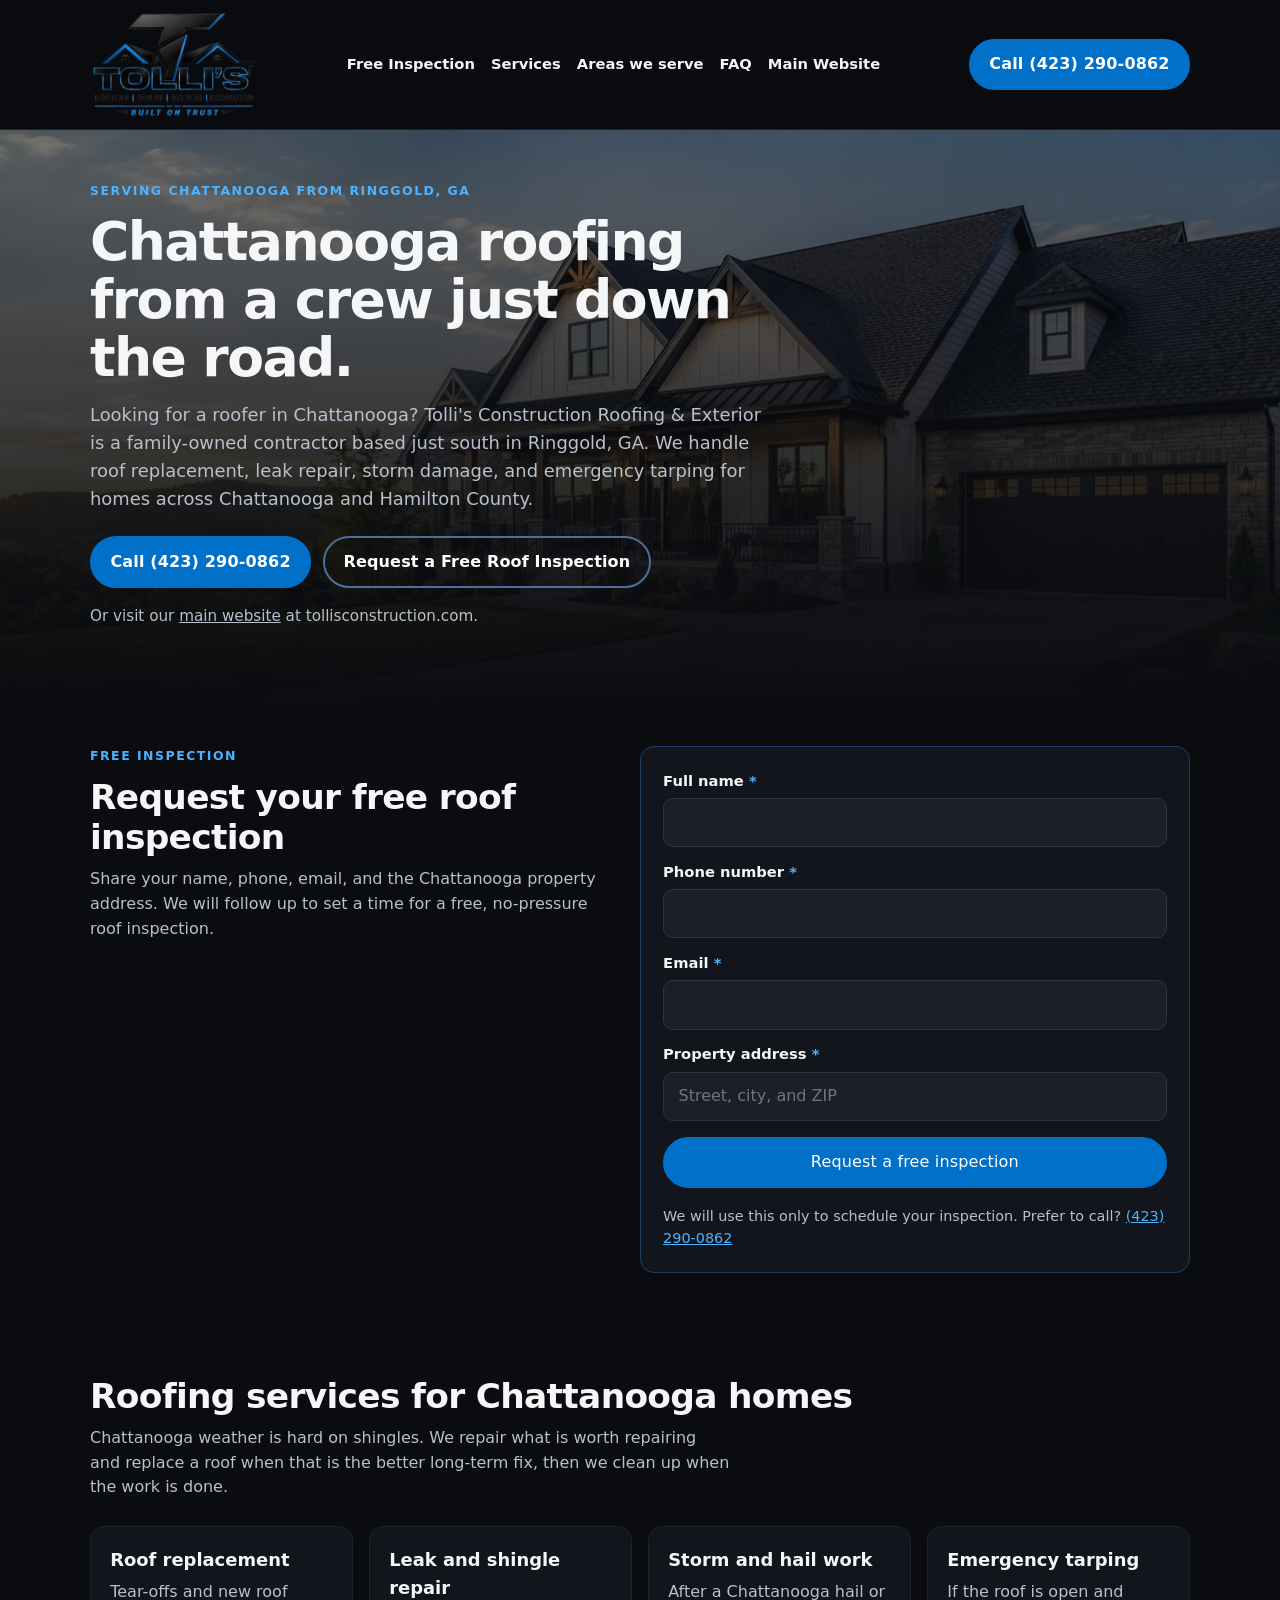
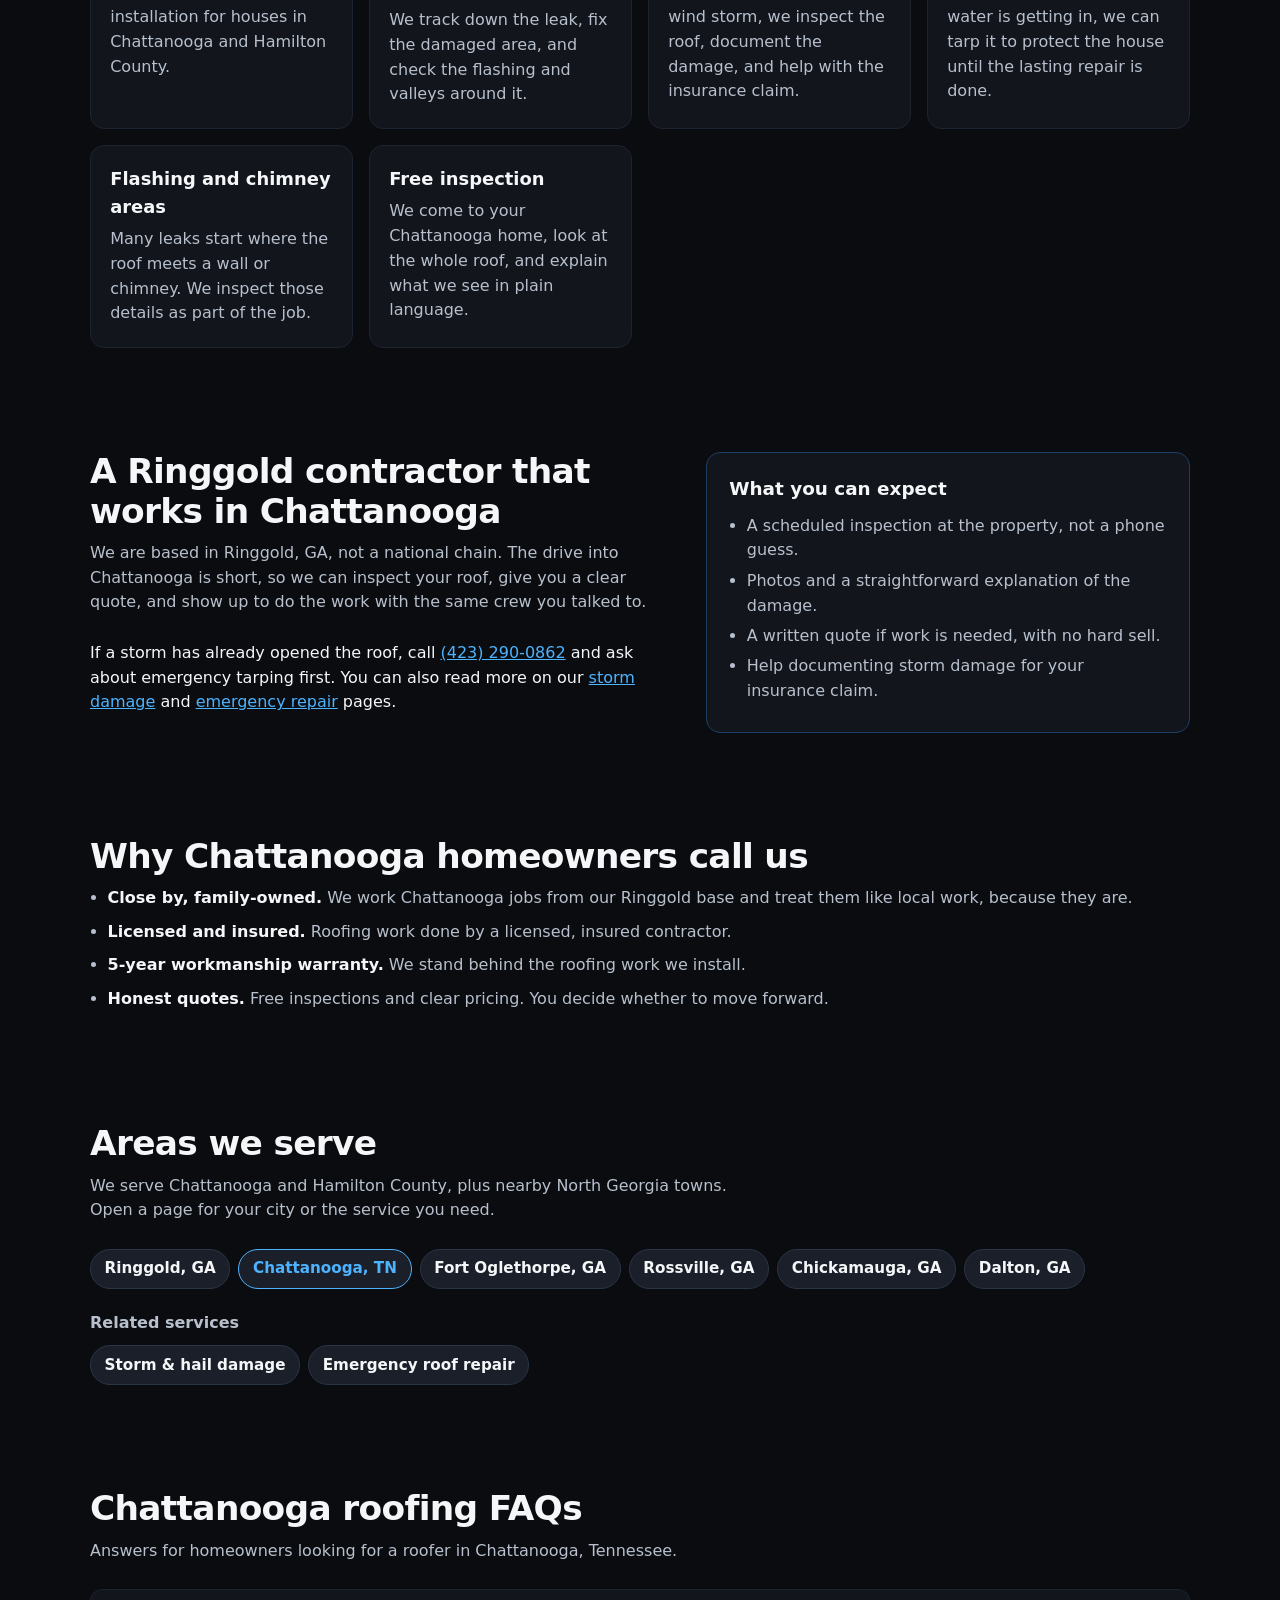
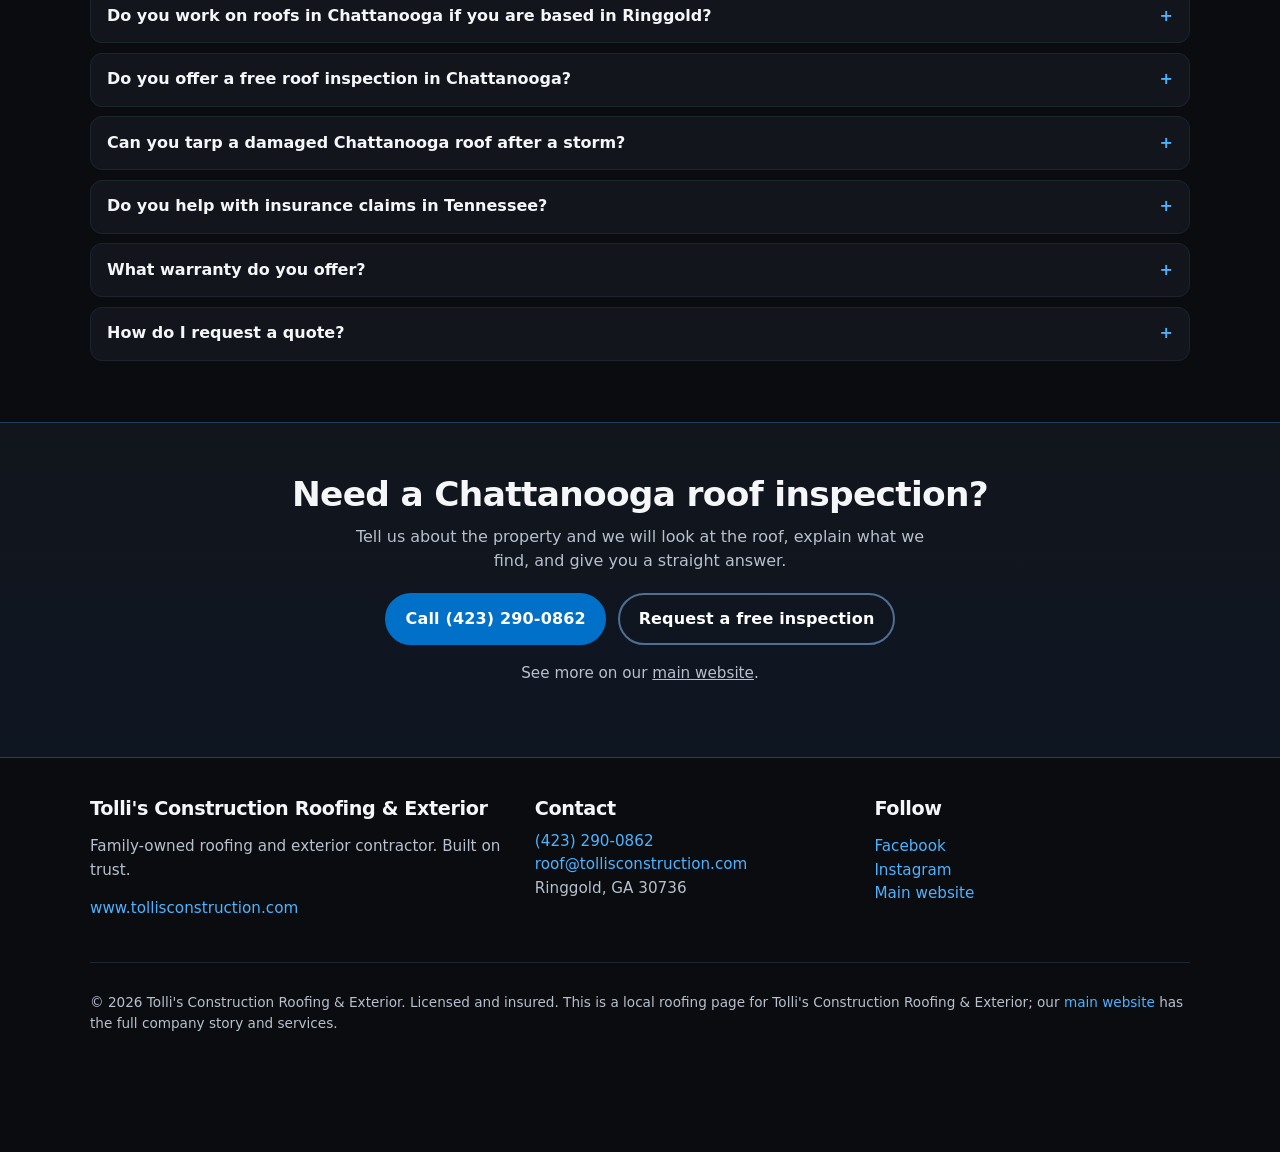
==== chattanooga-roofing/index.html @ 81870918 "Add inspection form, local roofing pages, and Tolli's branding. Wire a FormSubmit lead form and than" ====
<!DOCTYPE html>
<html lang="en">
<head>
  <meta charset="utf-8">
  <meta name="viewport" content="width=device-width, initial-scale=1">
  <title>Chattanooga TN Roofing | Roof Repair &amp; Replacement | Tolli's Construction Roofing &amp; Exterior</title>
  <meta name="description" content="Roof replacement, leak repair, storm and hail damage, and emergency tarping for Chattanooga, TN homes. Free roof inspection from Tolli's Construction. Call (423) 290-0862.">
  <link rel="canonical" href="https://tollisexcavation-lang.github.io/ringgold-roofing/chattanooga-roofing/">
  <meta name="robots" content="index,follow">
  <meta name="geo.region" content="US-TN">
  <meta name="geo.placename" content="Chattanooga, Tennessee">
  <meta property="og:type" content="website">
  <meta property="og:site_name" content="Tolli's Construction Roofing &amp; Exterior">
  <meta property="og:title" content="Chattanooga TN Roofing | Roof Repair &amp; Replacement | Tolli's Construction Roofing &amp; Exterior">
  <meta property="og:description" content="Chattanooga roofer for replacements, leak repair, storm damage, and emergency tarping. Free inspection. Call (423) 290-0862.">
  <meta property="og:url" content="https://tollisexcavation-lang.github.io/ringgold-roofing/chattanooga-roofing/">
  <meta property="og:image" content="https://tollisexcavation-lang.github.io/ringgold-roofing/og.jpg">
  <meta property="og:image:width" content="1200">
  <meta property="og:image:height" content="630">
  <meta property="og:locale" content="en_US">
  <meta name="twitter:card" content="summary_large_image">
  <meta name="twitter:title" content="Chattanooga TN Roofing | Tolli's Construction Roofing &amp; Exterior">
  <meta name="twitter:description" content="Chattanooga roofer for replacements, leak repair, storm damage, and emergency tarping. Free inspection. Call (423) 290-0862.">
  <meta name="twitter:image" content="https://tollisexcavation-lang.github.io/ringgold-roofing/og.jpg">
  <meta name="theme-color" content="#0a0c10">
  <link rel="icon" href="../favicon.ico" sizes="any">
  <link rel="icon" type="image/png" sizes="32x32" href="../favicon-32.png">
  <link rel="apple-touch-icon" href="../apple-touch-icon.png">
  <link rel="preload" as="image" href="../logo.webp" type="image/webp">
  <link rel="stylesheet" href="../styles.css">
  <script type="application/ld+json">
{
  "@context": "https://schema.org",
  "@graph": [
    {
      "@type": "RoofingContractor",
      "@id": "https://www.tollisconstruction.com/#business",
      "name": "Tolli's Construction Roofing & Exterior",
      "alternateName": [
        "Tollis Construction",
        "Tollis Construction Roofing & Exterior"
      ],
      "url": "https://www.tollisconstruction.com",
      "image": "https://tollisexcavation-lang.github.io/ringgold-roofing/logo.png",
      "logo": "https://tollisexcavation-lang.github.io/ringgold-roofing/logo.png",
      "telephone": "+1-423-290-0862",
      "email": "roof@tollisconstruction.com",
      "address": {
        "@type": "PostalAddress",
        "addressLocality": "Ringgold",
        "addressRegion": "GA",
        "postalCode": "30736",
        "addressCountry": "US"
      },
      "areaServed": [
        {
          "@type": "City",
          "name": "Ringgold",
          "addressRegion": "GA"
        },
        {
          "@type": "City",
          "name": "Fort Oglethorpe",
          "addressRegion": "GA"
        },
        {
          "@type": "City",
          "name": "Rossville",
          "addressRegion": "GA"
        },
        {
          "@type": "City",
          "name": "Chickamauga",
          "addressRegion": "GA"
        },
        {
          "@type": "City",
          "name": "Dalton",
          "addressRegion": "GA"
        },
        {
          "@type": "City",
          "name": "Chattanooga",
          "addressRegion": "TN"
        }
      ],
      "description": "Family-owned roofing contractor based in Ringgold, GA, serving Chattanooga and Hamilton County with roof replacement, leak repair, storm and hail damage help, and emergency tarping.",
      "sameAs": [
        "https://www.tollisconstruction.com",
        "https://www.facebook.com/people/Tollis-Construction-Roofing-Exterior/61579625409504/",
        "https://www.instagram.com/tollisconstruction/",
        "https://www.thumbtack.com/ga/ringgold/roofing/tollis-construction/service/579977442188017668"
      ],
      "hasOfferCatalog": {
        "@type": "OfferCatalog",
        "name": "Roofing services",
        "itemListElement": [
          {
            "@type": "Offer",
            "itemOffered": {
              "@type": "Service",
              "name": "Roof replacement"
            }
          },
          {
            "@type": "Offer",
            "itemOffered": {
              "@type": "Service",
              "name": "Roof repair"
            }
          },
          {
            "@type": "Offer",
            "itemOffered": {
              "@type": "Service",
              "name": "Roof leak repair"
            }
          },
          {
            "@type": "Offer",
            "itemOffered": {
              "@type": "Service",
              "name": "Storm and hail damage repair"
            }
          },
          {
            "@type": "Offer",
            "itemOffered": {
              "@type": "Service",
              "name": "Emergency roof tarping"
            }
          },
          {
            "@type": "Offer",
            "itemOffered": {
              "@type": "Service",
              "name": "Free roof inspection"
            }
          }
        ]
      }
    },
    {
      "@type": "WebPage",
      "@id": "https://tollisexcavation-lang.github.io/ringgold-roofing/chattanooga-roofing/#webpage",
      "url": "https://tollisexcavation-lang.github.io/ringgold-roofing/chattanooga-roofing/",
      "name": "Chattanooga TN Roofing | Roof Repair & Replacement | Tolli's Construction Roofing & Exterior",
      "description": "Roof replacement, leak repair, storm and hail damage, and emergency tarping for Chattanooga, TN homes. Free roof inspection from Tolli's Construction. Call (423) 290-0862.",
      "isPartOf": {
        "@id": "https://www.tollisconstruction.com"
      },
      "about": {
        "@id": "https://www.tollisconstruction.com/#business"
      },
      "primaryImageOfPage": {
        "@type": "ImageObject",
        "url": "https://tollisexcavation-lang.github.io/ringgold-roofing/og.jpg"
      }
    },
    {
      "@type": "FAQPage",
      "@id": "https://tollisexcavation-lang.github.io/ringgold-roofing/chattanooga-roofing/#faq",
      "mainEntity": [
        {
          "@type": "Question",
          "name": "Do you work on roofs in Chattanooga if you are based in Ringgold?",
          "acceptedAnswer": {
            "@type": "Answer",
            "text": "Yes. Tolli's Construction is based in Ringgold, GA, and we regularly serve Chattanooga and Hamilton County. The drive is short, and we come to your house for the inspection and the work."
          }
        },
        {
          "@type": "Question",
          "name": "Do you offer a free roof inspection in Chattanooga?",
          "acceptedAnswer": {
            "@type": "Answer",
            "text": "Yes. Fill out the form on this page or call (423) 290-0862 to schedule a free, no-pressure inspection."
          }
        },
        {
          "@type": "Question",
          "name": "Can you tarp a damaged Chattanooga roof after a storm?",
          "acceptedAnswer": {
            "@type": "Answer",
            "text": "Yes. If wind, hail, or a fallen limb has opened the roof, we provide emergency tarping to help stop the water, then we can plan the lasting repair or replacement."
          }
        },
        {
          "@type": "Question",
          "name": "Do you help with insurance claims in Tennessee?",
          "acceptedAnswer": {
            "@type": "Answer",
            "text": "Yes. We inspect and document storm or hail damage and help you work through the insurance claim for repairs or a replacement. We cannot promise a claim will be approved."
          }
        },
        {
          "@type": "Question",
          "name": "What warranty do you offer?",
          "acceptedAnswer": {
            "@type": "Answer",
            "text": "Tolli's Construction offers a 5-year workmanship warranty on our roofing work."
          }
        },
        {
          "@type": "Question",
          "name": "How do I request a quote?",
          "acceptedAnswer": {
            "@type": "Answer",
            "text": "Use the form above, call (423) 290-0862, or visit our main website."
          }
        }
      ]
    }
  ]
}
  </script>
</head>
<body>
  <a class="skip" href="#main">Skip to content</a>
  <header class="site">
    <div class="wrap nav">
      <a class="brand" href="../" aria-label="Tolli's Construction Roofing &amp; Exterior">
        <picture>
          <source srcset="../logo.webp" type="image/webp">
          <img src="../logo.png" width="800" height="515" alt="Tolli's Construction Roofing, Siding, Gutters, Excavation — Built on Trust">
        </picture>
      </a>
      <nav class="links" aria-label="Page">
        <a href="#inspect">Free Inspection</a>
        <a href="#services">Services</a>
        <a href="#area">Areas we serve</a>
        <a href="#faq">FAQ</a>
        <a href="https://www.tollisconstruction.com">Main Website</a>
      </nav>
      <a class="btn btn-call" href="tel:+14232900862">Call (423) 290-0862</a>
    </div>
  </header>

  <main id="main">
    <section class="hero">
      <div class="wrap">
        <p class="kicker">Serving Chattanooga from Ringgold, GA</p>
        <h1>Chattanooga roofing from a crew just down the road.</h1>
        <p class="lede">Looking for a roofer in Chattanooga? Tolli's Construction Roofing &amp; Exterior is a family-owned contractor based just south in Ringgold, GA. We handle roof replacement, leak repair, storm damage, and emergency tarping for homes across Chattanooga and Hamilton County.</p>
        <div class="cta-row">
          <a class="btn btn-call" href="tel:+14232900862">Call (423) 290-0862</a>
          <a class="btn btn-ghost" href="#inspect">Request a Free Roof Inspection</a>
        </div>
        <p class="fine">Or visit our <a href="https://www.tollisconstruction.com">main website</a> at tollisconstruction.com.</p>
      </div>
    </section>

    <section class="inspect" id="inspect">
      <div class="wrap inspect-layout">
        <div>
          <p class="kicker">Free inspection</p>
          <h2>Request your free roof inspection</h2>
          <p class="sub">Share your name, phone, email, and the Chattanooga property address. We will follow up to set a time for a free, no-pressure roof inspection.</p>
        </div>
        <form class="lead-form panel" action="https://formsubmit.co/roof@tollisconstruction.com" method="POST">
          <input type="hidden" name="_subject" value="New Chattanooga roof inspection request">
          <input type="hidden" name="_template" value="table">
          <input type="hidden" name="_captcha" value="false">
          <input type="hidden" name="_next" value="https://tollisexcavation-lang.github.io/ringgold-roofing/thanks.html">
          <input type="hidden" name="Landing page" value="Chattanooga roofing">
          <input type="text" name="_honey" class="hp" tabindex="-1" autocomplete="off">
          <div class="field">
            <label for="full-name">Full name <span class="req">*</span></label>
            <input id="full-name" type="text" name="name" autocomplete="name" required>
          </div>
          <div class="field">
            <label for="phone">Phone number <span class="req">*</span></label>
            <input id="phone" type="tel" name="phone" autocomplete="tel" inputmode="tel" required>
          </div>
          <div class="field">
            <label for="email">Email <span class="req">*</span></label>
            <input id="email" type="email" name="email" autocomplete="email" required>
          </div>
          <div class="field">
            <label for="address">Property address <span class="req">*</span></label>
            <input id="address" type="text" name="address" autocomplete="street-address" required placeholder="Street, city, and ZIP">
          </div>
          <button class="btn btn-call" type="submit">Request a free inspection</button>
          <p class="form-note">We will use this only to schedule your inspection. Prefer to call? <a href="tel:+14232900862">(423) 290-0862</a></p>
        </form>
      </div>
    </section>

    <section id="services">
      <div class="wrap">
        <h2>Roofing services for Chattanooga homes</h2>
        <p class="sub">Chattanooga weather is hard on shingles. We repair what is worth repairing and replace a roof when that is the better long-term fix, then we clean up when the work is done.</p>
        <div class="grid">
          <article class="card">
            <h3>Roof replacement</h3>
            <p>Tear-offs and new roof installation for houses in Chattanooga and Hamilton County.</p>
          </article>
          <article class="card">
            <h3>Leak and shingle repair</h3>
            <p>We track down the leak, fix the damaged area, and check the flashing and valleys around it.</p>
          </article>
          <article class="card">
            <h3>Storm and hail work</h3>
            <p>After a Chattanooga hail or wind storm, we inspect the roof, document the damage, and help with the insurance claim.</p>
          </article>
          <article class="card">
            <h3>Emergency tarping</h3>
            <p>If the roof is open and water is getting in, we can tarp it to protect the house until the lasting repair is done.</p>
          </article>
          <article class="card">
            <h3>Flashing and chimney areas</h3>
            <p>Many leaks start where the roof meets a wall or chimney. We inspect those details as part of the job.</p>
          </article>
          <article class="card">
            <h3>Free inspection</h3>
            <p>We come to your Chattanooga home, look at the whole roof, and explain what we see in plain language.</p>
          </article>
        </div>
      </div>
    </section>

    <section id="storm">
      <div class="wrap split">
        <div>
          <h2>A Ringgold contractor that works in Chattanooga</h2>
          <p class="sub">We are based in Ringgold, GA, not a national chain. The drive into Chattanooga is short, so we can inspect your roof, give you a clear quote, and show up to do the work with the same crew you talked to.</p>
          <p>If a storm has already opened the roof, call <a href="tel:+14232900862">(423) 290-0862</a> and ask about emergency tarping first. You can also read more on our <a href="../storm-damage-roof-repair/">storm damage</a> and <a href="../emergency-roof-repair/">emergency repair</a> pages.</p>
        </div>
        <div class="panel">
          <h3>What you can expect</h3>
          <ul>
            <li>A scheduled inspection at the property, not a phone guess.</li>
            <li>Photos and a straightforward explanation of the damage.</li>
            <li>A written quote if work is needed, with no hard sell.</li>
            <li>Help documenting storm damage for your insurance claim.</li>
          </ul>
        </div>
      </div>
    </section>

    <section id="why">
      <div class="wrap">
        <h2>Why Chattanooga homeowners call us</h2>
        <ul class="why">
          <li><strong>Close by, family-owned.</strong> We work Chattanooga jobs from our Ringgold base and treat them like local work, because they are.</li>
          <li><strong>Licensed and insured.</strong> Roofing work done by a licensed, insured contractor.</li>
          <li><strong>5-year workmanship warranty.</strong> We stand behind the roofing work we install.</li>
          <li><strong>Honest quotes.</strong> Free inspections and clear pricing. You decide whether to move forward.</li>
        </ul>
      </div>
    </section>

    <section id="area">
      <div class="wrap">
        <h2>Areas we serve</h2>
        <p class="sub">We serve Chattanooga and Hamilton County, plus nearby North Georgia towns. Open a page for your city or the service you need.</p>
        <div class="towns" aria-label="Towns we serve">
          <a class="town" href="../">Ringgold, GA</a><span class="town current">Chattanooga, TN</span><a class="town" href="../fort-oglethorpe-roofing/">Fort Oglethorpe, GA</a><a class="town" href="../rossville-roofing/">Rossville, GA</a><a class="town" href="../chickamauga-roofing/">Chickamauga, GA</a><a class="town" href="../dalton-roofing/">Dalton, GA</a>
        </div>
        <p class="related">Related services</p>
        <div class="towns" aria-label="Related services">
          <a class="town" href="../storm-damage-roof-repair/">Storm &amp; hail damage</a><a class="town" href="../emergency-roof-repair/">Emergency roof repair</a>
        </div>
      </div>
    </section>

    <section id="faq">
      <div class="wrap">
        <h2>Chattanooga roofing FAQs</h2>
        <p class="sub">Answers for homeowners looking for a roofer in Chattanooga, Tennessee.</p>
        <details>
          <summary>Do you work on roofs in Chattanooga if you are based in Ringgold?</summary>
          <p>Yes. Tolli's Construction is based in Ringgold, GA, and we regularly serve Chattanooga and Hamilton County. The drive is short, and we come to your house for the inspection and the work.</p>
        </details>
        <details>
          <summary>Do you offer a free roof inspection in Chattanooga?</summary>
          <p>Yes. Fill out the form on this page or call <a href="tel:+14232900862">(423) 290-0862</a> to schedule a free, no-pressure inspection.</p>
        </details>
        <details>
          <summary>Can you tarp a damaged Chattanooga roof after a storm?</summary>
          <p>Yes. If wind, hail, or a fallen limb has opened the roof, we provide emergency tarping to help stop the water, then we can plan the lasting repair or replacement.</p>
        </details>
        <details>
          <summary>Do you help with insurance claims in Tennessee?</summary>
          <p>Yes. We inspect and document storm or hail damage and help you work through the insurance claim for repairs or a replacement. We cannot promise a claim will be approved.</p>
        </details>
        <details>
          <summary>What warranty do you offer?</summary>
          <p>Tolli's Construction offers a 5-year workmanship warranty on our roofing work.</p>
        </details>
        <details>
          <summary>How do I request a quote?</summary>
          <p>Use the form above, call <a href="tel:+14232900862">(423) 290-0862</a>, or visit our <a href="https://www.tollisconstruction.com">main website</a>.</p>
        </details>
      </div>
    </section>

    <section class="cta-band">
      <div class="wrap">
        <h2>Need a Chattanooga roof inspection?</h2>
        <p>Tell us about the property and we will look at the roof, explain what we find, and give you a straight answer.</p>
        <div class="cta-row">
          <a class="btn btn-call" href="tel:+14232900862">Call (423) 290-0862</a>
          <a class="btn btn-ghost" href="#inspect">Request a free inspection</a>
        </div>
        <p class="fine">See more on our <a href="https://www.tollisconstruction.com">main website</a>.</p>
      </div>
    </section>
  </main>

  <footer class="site">
    <div class="wrap cols">
      <div>
        <h2>Tolli's Construction Roofing &amp; Exterior</h2>
        <p>Family-owned roofing and exterior contractor. Built on trust.</p>
        <p><a href="https://www.tollisconstruction.com">www.tollisconstruction.com</a></p>
      </div>
      <div>
        <h2>Contact</h2>
        <address>
          <a href="tel:+14232900862">(423) 290-0862</a><br>
          <a href="mailto:roof@tollisconstruction.com">roof@tollisconstruction.com</a><br>
          Ringgold, GA 30736
        </address>
      </div>
      <div>
        <h2>Follow</h2>
        <p>
          <a href="https://www.facebook.com/people/Tollis-Construction-Roofing-Exterior/61579625409504/">Facebook</a><br>
          <a href="https://www.instagram.com/tollisconstruction/">Instagram</a><br>
          <a href="https://www.tollisconstruction.com">Main website</a>
        </p>
      </div>
    </div>
    <div class="wrap legal">
      <p>&copy; 2026 Tolli's Construction Roofing &amp; Exterior. Licensed and insured. This is a local roofing page for Tolli's Construction Roofing &amp; Exterior; our <a href="https://www.tollisconstruction.com">main website</a> has the full company story and services.</p>
    </div>
  </footer>

  <div class="phone-bar" aria-label="Quick contact">
    <a class="btn btn-call" href="tel:+14232900862">Call now</a>
    <a class="btn btn-ghost" href="#inspect">Free inspection</a>
  </div>
</body>
</html>
---- styles.css ----
:root {
  --bg: #0a0c10;
  --bg-2: #12151c;
  --bg-3: #1a1f29;
  --blue: #0070c8;
  --blue-2: #4db3ff;
  --line: #1d3f66;
  --text: #f4f6f8;
  --muted: #b7c0cc;
  --white: #fff;
  --radius: 14px;
  --max: 1100px;
}
* { box-sizing: border-box; }
html { scroll-behavior: smooth; }
body {
  margin: 0;
  font-family: system-ui, -apple-system, "Segoe UI", Roboto, Helvetica, Arial, sans-serif;
  background: var(--bg);
  color: var(--text);
  line-height: 1.55;
  -webkit-font-smoothing: antialiased;
}
img { max-width: 100%; height: auto; border: 0; }
a { color: var(--blue-2); }
a:focus-visible, button:focus-visible {
  outline: 2px solid var(--blue-2);
  outline-offset: 3px;
}
.skip {
  position: absolute;
  left: -999px;
  top: 0;
  background: var(--blue);
  color: #fff;
  padding: .6rem 1rem;
  z-index: 100;
}
.skip:focus { left: .75rem; top: .75rem; }
.wrap { width: min(var(--max), calc(100% - 2rem)); margin-inline: auto; }
header.site {
  position: sticky;
  top: 0;
  z-index: 40;
  background: rgba(10,12,16,.92);
  backdrop-filter: blur(10px);
  border-bottom: 1px solid #1c2430;
}
.nav {
  display: flex;
  align-items: center;
  justify-content: space-between;
  gap: 1rem;
  padding: .65rem 0;
}
.brand { display: flex; align-items: center; text-decoration: none; color: inherit; }
.brand img { width: 168px; height: auto; display: block; }
nav.links { display: flex; gap: 1rem; align-items: center; flex-wrap: wrap; }
nav.links a {
  color: var(--text);
  text-decoration: none;
  font-size: .92rem;
  font-weight: 600;
}
nav.links a:hover { color: var(--blue-2); }
.btn {
  display: inline-flex;
  align-items: center;
  justify-content: center;
  gap: .4rem;
  min-height: 48px;
  padding: .7rem 1.15rem;
  border-radius: 999px;
  font-weight: 700;
  text-decoration: none;
  border: 2px solid transparent;
  letter-spacing: .01em;
  font: inherit;
  cursor: pointer;
}
a.btn { font-weight: 700; }
.btn-call { background: var(--blue); color: #fff; border-color: var(--blue); }
.btn-call:hover { background: #0a82e0; }
.btn-ghost { background: transparent; color: #fff; border-color: #4d6f95; }
.btn-ghost:hover { border-color: var(--blue-2); color: var(--blue-2); }
.hero {
  position: relative;
  isolation: isolate;
  padding: 3.2rem 0 4rem;
}
.hero::before {
  content: "";
  position: absolute;
  inset: 0;
  z-index: -1;
  background:
    linear-gradient(180deg, rgba(10,12,16,.55) 0%, rgba(10,12,16,.82) 55%, var(--bg) 100%),
    url("hero.jpg") center / cover no-repeat;
}
.kicker {
  color: var(--blue-2);
  font-weight: 700;
  text-transform: uppercase;
  letter-spacing: .12em;
  font-size: .78rem;
  margin: 0 0 .8rem;
}
h1 {
  font-size: clamp(2rem, 5vw, 3.35rem);
  line-height: 1.08;
  letter-spacing: -.03em;
  margin: 0 0 .9rem;
  max-width: 18ch;
}
.lede {
  font-size: 1.12rem;
  color: var(--muted);
  max-width: 42rem;
  margin: 0 0 1.5rem;
}
.cta-row { display: flex; flex-wrap: wrap; gap: .75rem; margin-bottom: 1.1rem; }
.fine { color: var(--muted); font-size: .95rem; }
.fine a { color: inherit; }
section { padding: 3.25rem 0; }
#inspect, #services, #storm, #emergency, #why, #area, #faq { scroll-margin-top: 5.5rem; }
h2 {
  font-size: clamp(1.6rem, 3.2vw, 2.15rem);
  letter-spacing: -.02em;
  line-height: 1.15;
  margin: 0 0 .6rem;
}
.sub { color: var(--muted); margin: 0 0 1.6rem; max-width: 40rem; }
.grid {
  display: grid;
  grid-template-columns: repeat(auto-fit, minmax(230px, 1fr));
  gap: 1rem;
}
.card {
  background: var(--bg-2);
  border: 1px solid #1c2430;
  border-radius: var(--radius);
  padding: 1.2rem 1.2rem 1.3rem;
}
.card h3 { margin: 0 0 .4rem; font-size: 1.12rem; }
.card p { margin: 0; color: var(--muted); }
.split {
  display: grid;
  grid-template-columns: 1.1fr .9fr;
  gap: 1.5rem;
  align-items: start;
}
.panel {
  background: var(--bg-2);
  border: 1px solid var(--line);
  border-radius: var(--radius);
  padding: 1.4rem;
}
.panel ul { margin: .6rem 0 0; padding-left: 1.1rem; color: var(--muted); }
.panel li { margin: .35rem 0; }
.panel h3 { margin: 0; font-size: 1.15rem; }
.why { margin: 0; padding-left: 1.1rem; }
.why li { margin: .55rem 0; color: var(--muted); }
.why strong { color: var(--text); }
.towns {
  display: flex;
  flex-wrap: wrap;
  gap: .5rem;
}
.town {
  background: var(--bg-3);
  border: 1px solid #2a3546;
  border-radius: 999px;
  padding: .45rem .85rem;
  font-weight: 600;
  font-size: .95rem;
  color: inherit;
  text-decoration: none;
  display: inline-block;
}
a.town:hover { border-color: var(--blue-2); color: var(--blue-2); }
.town.current { border-color: var(--blue-2); color: var(--blue-2); }
.related { margin: 1.4rem 0 .6rem; color: var(--muted); font-weight: 700; }
details {
  background: var(--bg-2);
  border: 1px solid #1c2430;
  border-radius: 12px;
  padding: .85rem 1rem;
  margin: 0 0 .6rem;
}
summary {
  cursor: pointer;
  font-weight: 700;
  list-style: none;
}
summary::-webkit-details-marker { display: none; }
summary::after {
  content: "+";
  float: right;
  color: var(--blue-2);
  font-weight: 700;
}
details[open] summary::after { content: "–"; }
details p { color: var(--muted); margin: .7rem 0 0; }
.cta-band {
  background: linear-gradient(180deg, var(--bg-2), #0e1622);
  border-top: 1px solid var(--line);
  border-bottom: 1px solid var(--line);
  text-align: center;
}
.cta-band p { color: var(--muted); margin: 0 auto 1.2rem; max-width: 36rem; }
.cta-band .cta-row { justify-content: center; }
.inspect { padding-top: 2.4rem; }
.inspect-layout {
  display: grid;
  grid-template-columns: 1fr 1.05fr;
  gap: 1.6rem;
  align-items: start;
}
.lead-form { display: grid; gap: .85rem; }
.lead-form .field { display: block; }
.lead-form label {
  display: block;
  font-weight: 700;
  font-size: .92rem;
  margin-bottom: .35rem;
}
.lead-form .req { color: var(--blue-2); }
.lead-form input[type="text"],
.lead-form input[type="email"],
.lead-form input[type="tel"] {
  width: 100%;
  min-height: 48px;
  padding: .7rem .9rem;
  border-radius: 10px;
  border: 1px solid #2a3546;
  background: var(--bg-3);
  color: var(--text);
  font: inherit;
}
.lead-form input:focus {
  outline: 2px solid var(--blue-2);
  outline-offset: 2px;
  border-color: var(--blue);
}
.lead-form button[type="submit"] {
  width: 100%;
  margin-top: .15rem;
}
.hp {
  position: absolute !important;
  left: -9999px !important;
  height: 1px !important;
  width: 1px !important;
  overflow: hidden !important;
}
.form-note { margin: .2rem 0 0; font-size: .9rem; color: var(--muted); }
.thanks { padding: 4rem 0 5.5rem; }
.thanks h1 { max-width: 18ch; }
footer.site {
  padding: 2.5rem 0 6.5rem;
  color: var(--muted);
  font-size: .95rem;
}
footer.site h2 { font-size: 1.2rem; color: var(--text); }
footer .cols {
  display: grid;
  grid-template-columns: 1.2fr .9fr .9fr;
  gap: 1.5rem;
}
footer a { color: var(--blue-2); text-decoration: none; }
footer a:hover { text-decoration: underline; }
address { font-style: normal; }
.legal { margin-top: 1.6rem; padding-top: 1rem; border-top: 1px solid #1c2430; font-size: .85rem; }
.phone-bar {
  display: none;
  position: fixed;
  left: 0; right: 0; bottom: 0;
  z-index: 50;
  background: #0e1218;
  border-top: 1px solid var(--line);
  padding: .55rem .7rem calc(.55rem + env(safe-area-inset-bottom));
  gap: .5rem;
}
.phone-bar .btn { flex: 1; }
@media (max-width: 800px) {
  .split, footer .cols, .inspect-layout { grid-template-columns: 1fr; }
  nav.links { display: none; }
  .brand img { width: 140px; }
  .hero { padding-top: 2.2rem; }
  .phone-bar { display: flex; }
}
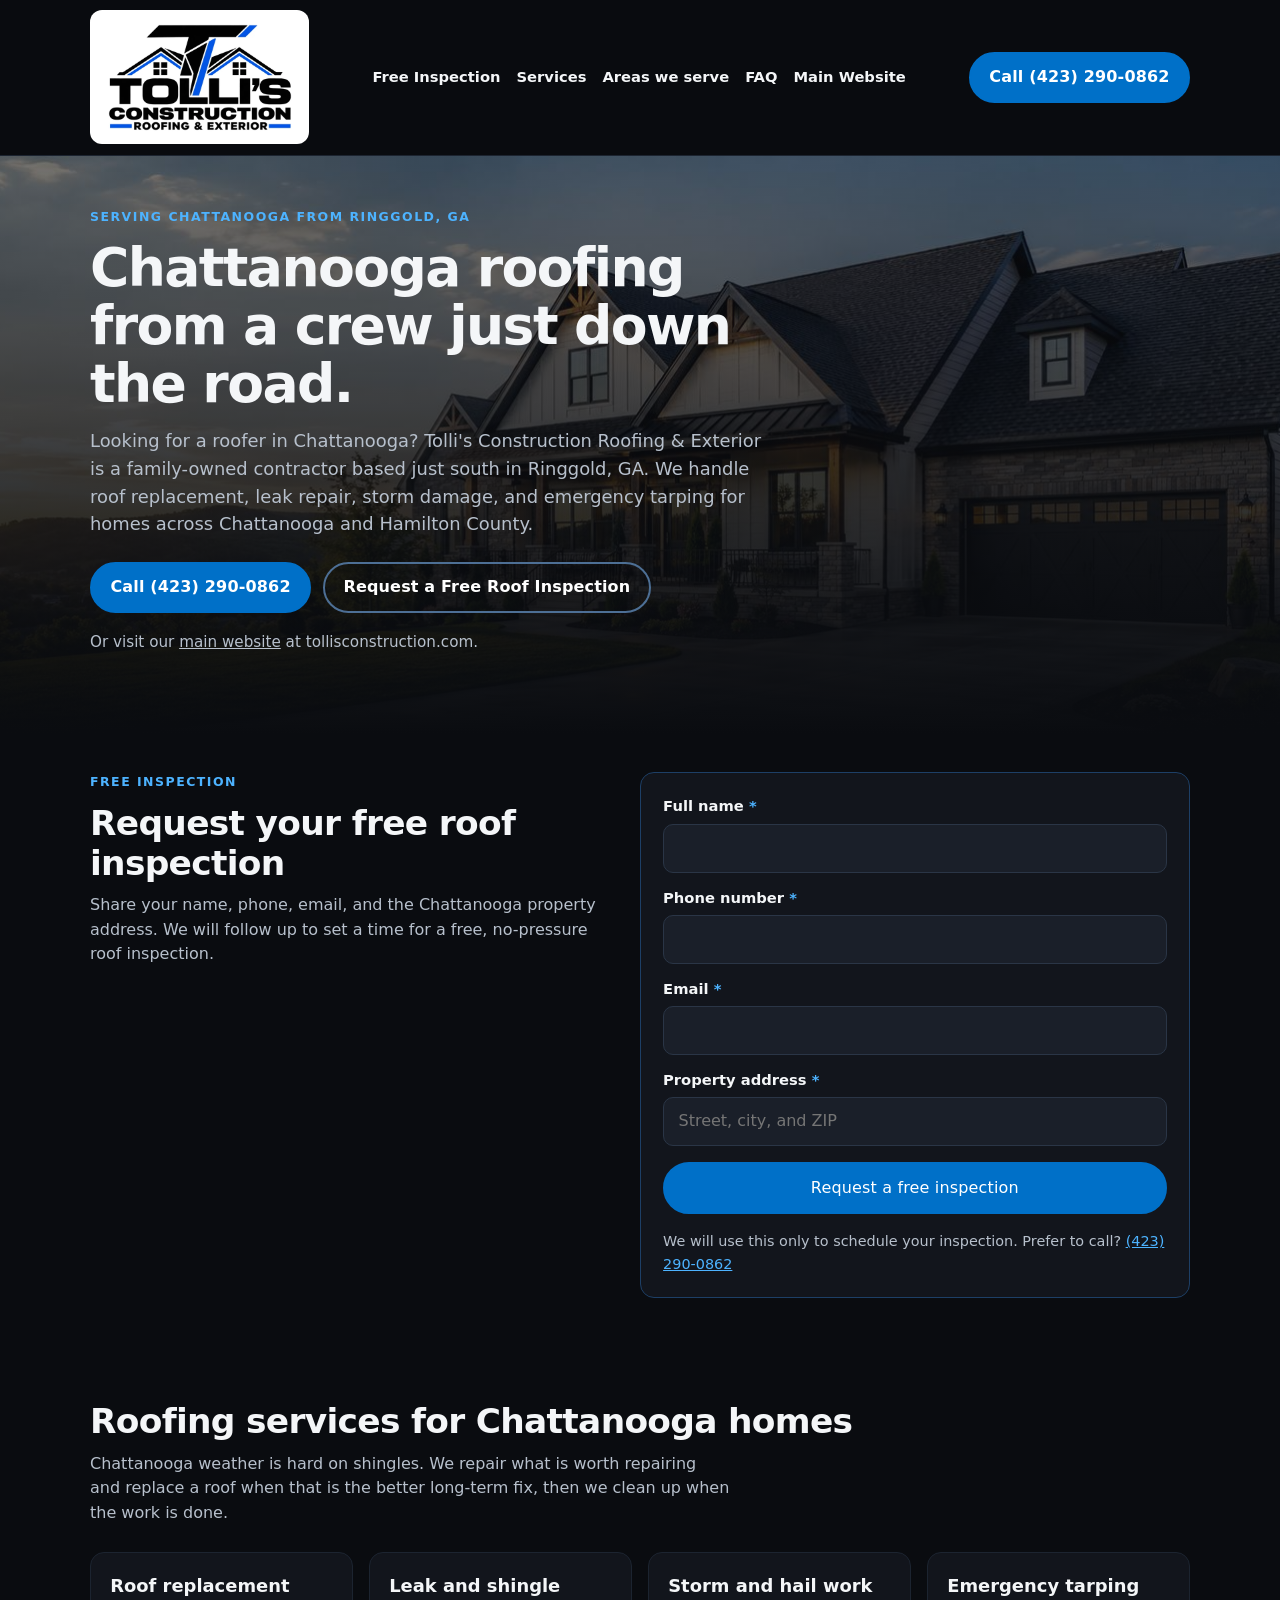
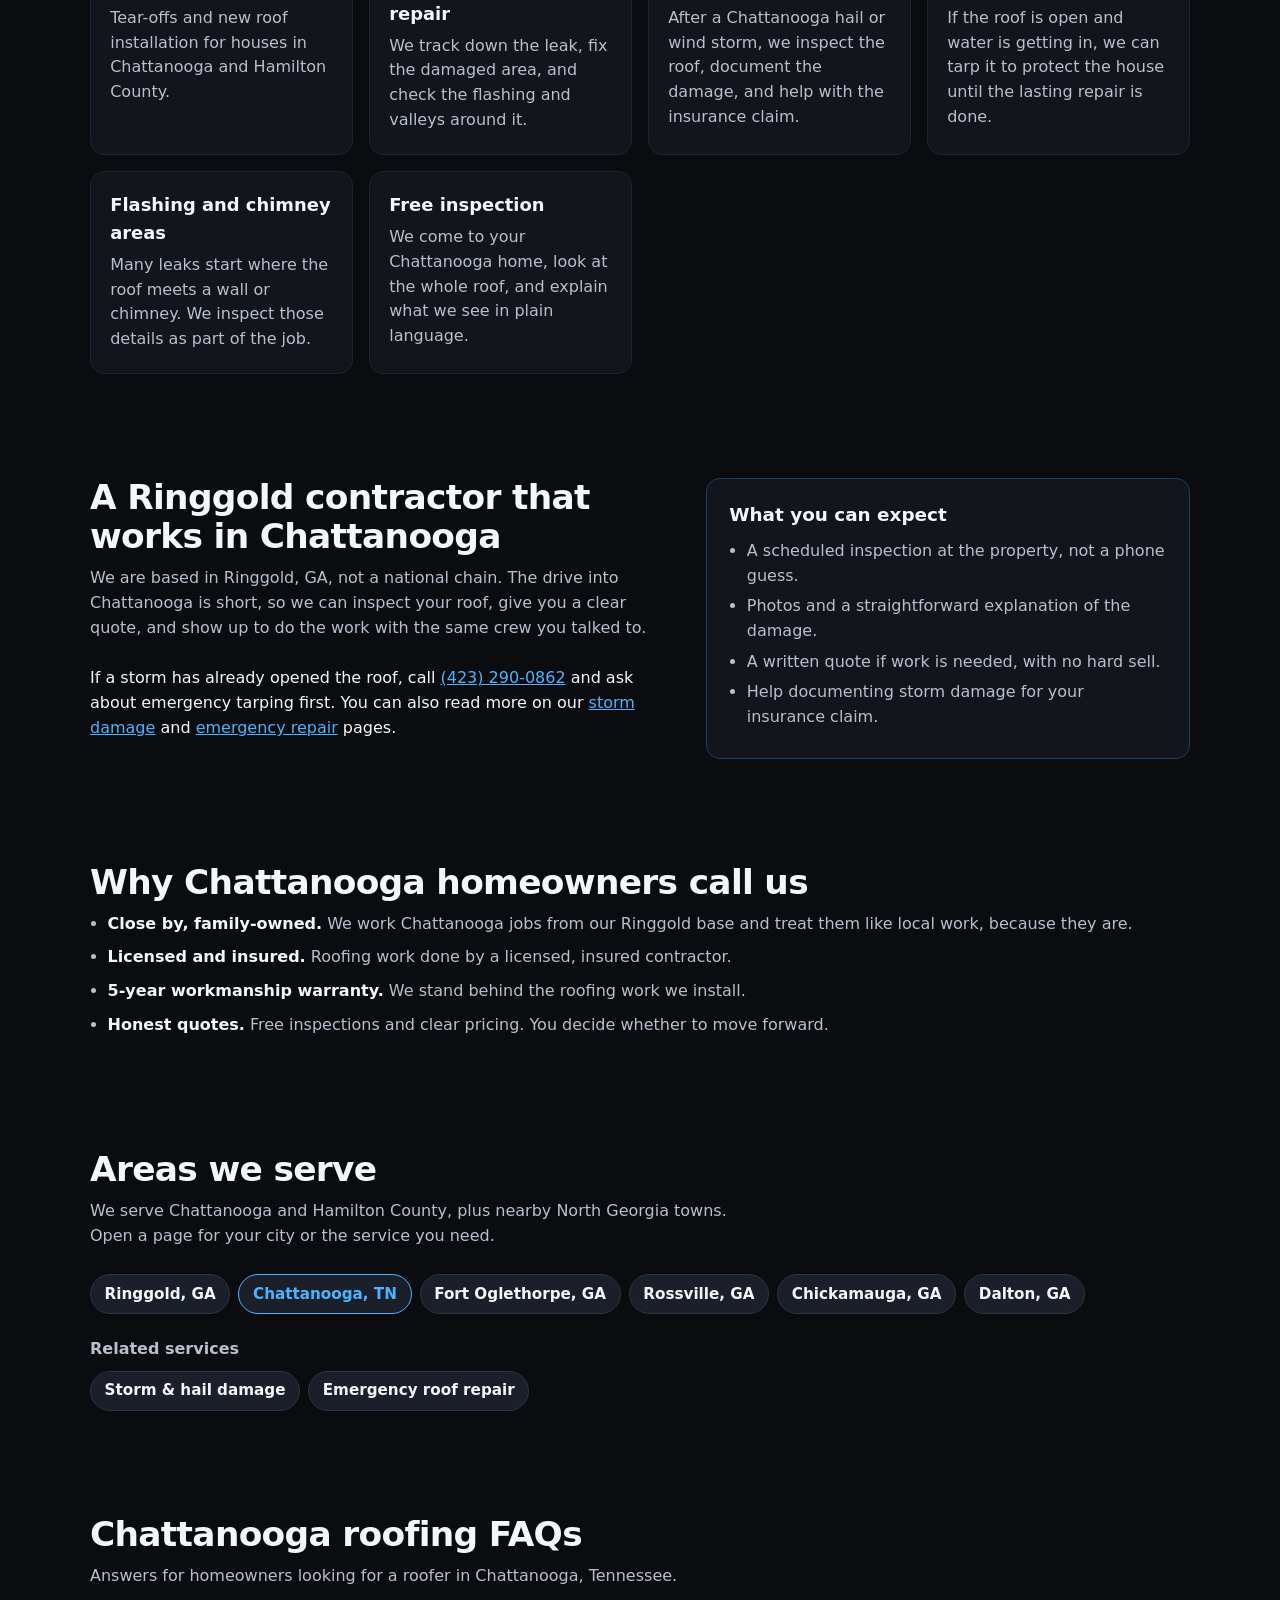
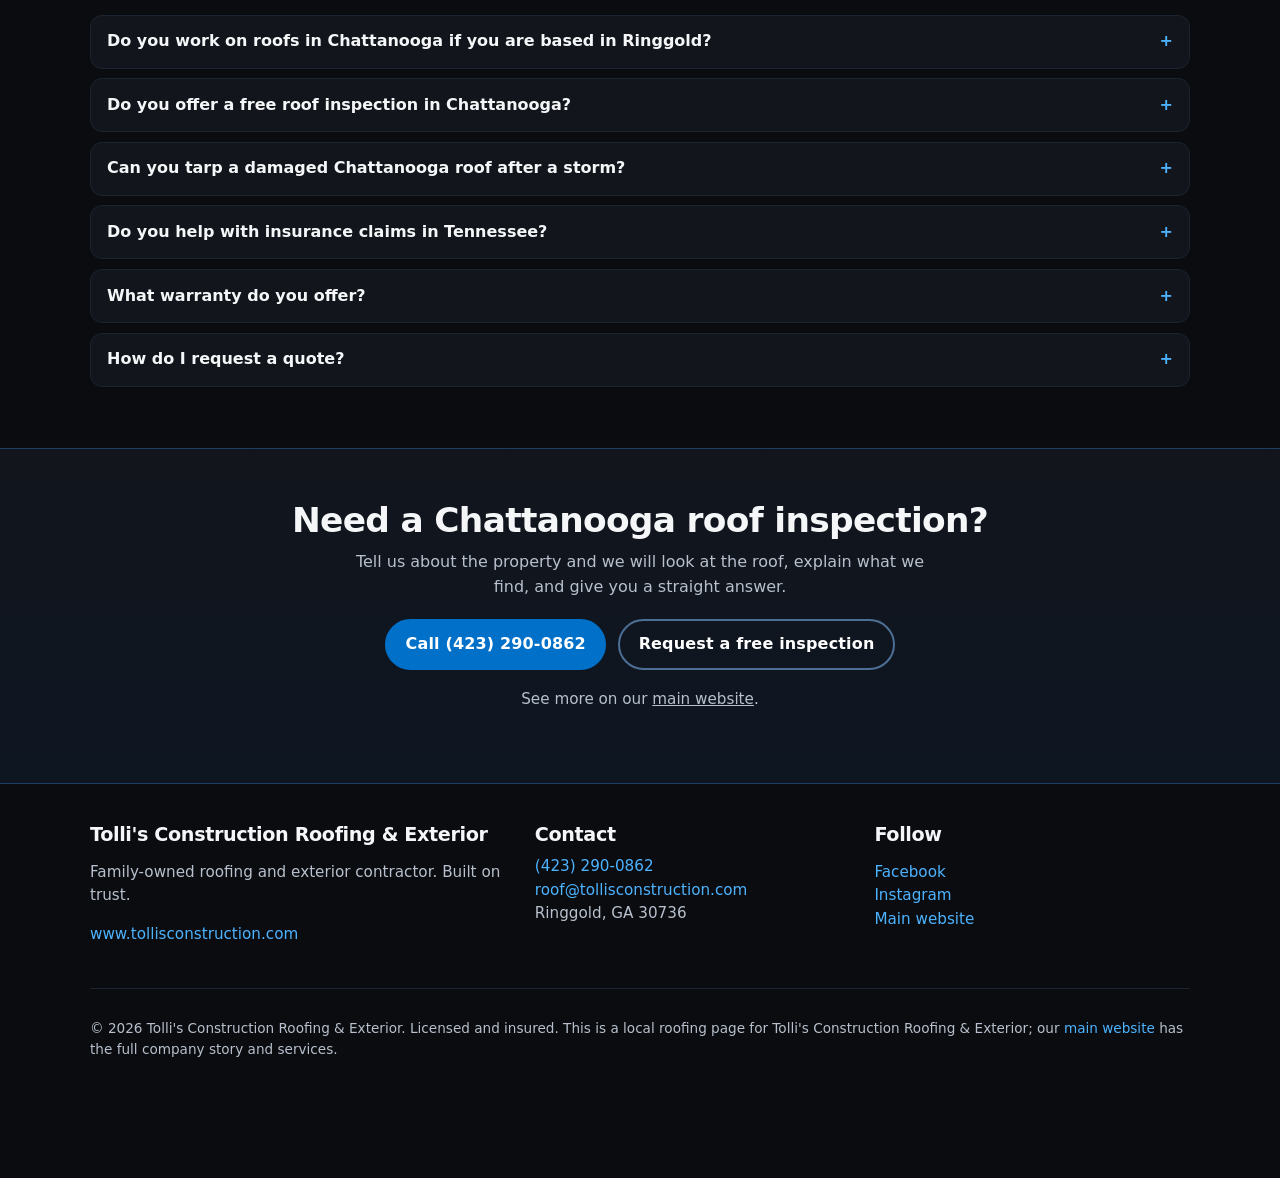
==== commit 1455255b: "Use the official Tolli's logo on every landing page. Add optimized assets (600px logo, Open Graph im" ====
--- a/chattanooga-roofing/index.html
+++ b/chattanooga-roofing/index.html
@@ -14,19 +14,19 @@
   <meta property="og:title" content="Chattanooga TN Roofing | Roof Repair &amp; Replacement | Tolli's Construction Roofing &amp; Exterior">
   <meta property="og:description" content="Chattanooga roofer for replacements, leak repair, storm damage, and emergency tarping. Free inspection. Call (423) 290-0862.">
   <meta property="og:url" content="https://tollisexcavation-lang.github.io/ringgold-roofing/chattanooga-roofing/">
-  <meta property="og:image" content="https://tollisexcavation-lang.github.io/ringgold-roofing/og.jpg">
+  <meta property="og:image" content="https://tollisexcavation-lang.github.io/ringgold-roofing/assets/og.jpg">
   <meta property="og:image:width" content="1200">
   <meta property="og:image:height" content="630">
   <meta property="og:locale" content="en_US">
   <meta name="twitter:card" content="summary_large_image">
   <meta name="twitter:title" content="Chattanooga TN Roofing | Tolli's Construction Roofing &amp; Exterior">
   <meta name="twitter:description" content="Chattanooga roofer for replacements, leak repair, storm damage, and emergency tarping. Free inspection. Call (423) 290-0862.">
-  <meta name="twitter:image" content="https://tollisexcavation-lang.github.io/ringgold-roofing/og.jpg">
+  <meta name="twitter:image" content="https://tollisexcavation-lang.github.io/ringgold-roofing/assets/og.jpg">
   <meta name="theme-color" content="#0a0c10">
-  <link rel="icon" href="../favicon.ico" sizes="any">
-  <link rel="icon" type="image/png" sizes="32x32" href="../favicon-32.png">
-  <link rel="apple-touch-icon" href="../apple-touch-icon.png">
-  <link rel="preload" as="image" href="../logo.webp" type="image/webp">
+  <link rel="icon" href="../assets/favicon.ico" sizes="any">
+  <link rel="icon" type="image/png" sizes="32x32" href="../assets/favicon-32.png">
+  <link rel="apple-touch-icon" href="../assets/apple-touch-icon.png">
+  <link rel="preload" as="image" href="../assets/logo.webp" type="image/webp">
   <link rel="stylesheet" href="../styles.css">
   <script type="application/ld+json">
 {
@@ -41,8 +41,8 @@
         "Tollis Construction Roofing & Exterior"
       ],
       "url": "https://www.tollisconstruction.com",
-      "image": "https://tollisexcavation-lang.github.io/ringgold-roofing/logo.png",
-      "logo": "https://tollisexcavation-lang.github.io/ringgold-roofing/logo.png",
+      "image": "https://tollisexcavation-lang.github.io/ringgold-roofing/assets/logo.png",
+      "logo": "https://tollisexcavation-lang.github.io/ringgold-roofing/assets/logo.png",
       "telephone": "+1-423-290-0862",
       "email": "roof@tollisconstruction.com",
       "address": {
@@ -154,7 +154,7 @@
       },
       "primaryImageOfPage": {
         "@type": "ImageObject",
-        "url": "https://tollisexcavation-lang.github.io/ringgold-roofing/og.jpg"
+        "url": "https://tollisexcavation-lang.github.io/ringgold-roofing/assets/og.jpg"
       }
     },
     {
@@ -221,8 +221,8 @@
     <div class="wrap nav">
       <a class="brand" href="../" aria-label="Tolli's Construction Roofing &amp; Exterior">
         <picture>
-          <source srcset="../logo.webp" type="image/webp">
-          <img src="../logo.png" width="800" height="515" alt="Tolli's Construction Roofing, Siding, Gutters, Excavation — Built on Trust">
+          <source srcset="../assets/logo.webp" type="image/webp">
+          <img src="../assets/logo.png" width="600" height="368" alt="Tolli's Construction Roofing &amp; Exterior logo">
         </picture>
       </a>
       <nav class="links" aria-label="Page">
@@ -257,7 +257,7 @@
           <h2>Request your free roof inspection</h2>
           <p class="sub">Share your name, phone, email, and the Chattanooga property address. We will follow up to set a time for a free, no-pressure roof inspection.</p>
         </div>
-        <form class="lead-form panel" action="https://formsubmit.co/roof@tollisconstruction.com" method="POST">
+        <form class="lead-form panel" action="https://formsubmit.co/d77dd6da2845c3721cb0878c0e5c3f74" method="POST">
           <input type="hidden" name="_subject" value="New Chattanooga roof inspection request">
           <input type="hidden" name="_template" value="table">
           <input type="hidden" name="_captcha" value="false">
--- a/styles.css
+++ b/styles.css
@@ -53,8 +53,16 @@
   gap: 1rem;
   padding: .65rem 0;
 }
-.brand { display: flex; align-items: center; text-decoration: none; color: inherit; }
-.brand img { width: 168px; height: auto; display: block; }
+.brand {
+  display: flex;
+  align-items: center;
+  text-decoration: none;
+  color: inherit;
+  background: #fff;
+  border-radius: 12px;
+  padding: .35rem .6rem;
+}
+.brand img { width: 200px; height: auto; display: block; }
 nav.links { display: flex; gap: 1rem; align-items: center; flex-wrap: wrap; }
 nav.links a {
   color: var(--text);
@@ -285,7 +293,7 @@
 @media (max-width: 800px) {
   .split, footer .cols, .inspect-layout { grid-template-columns: 1fr; }
   nav.links { display: none; }
-  .brand img { width: 140px; }
+  .brand img { width: 160px; }
   .hero { padding-top: 2.2rem; }
   .phone-bar { display: flex; }
 }
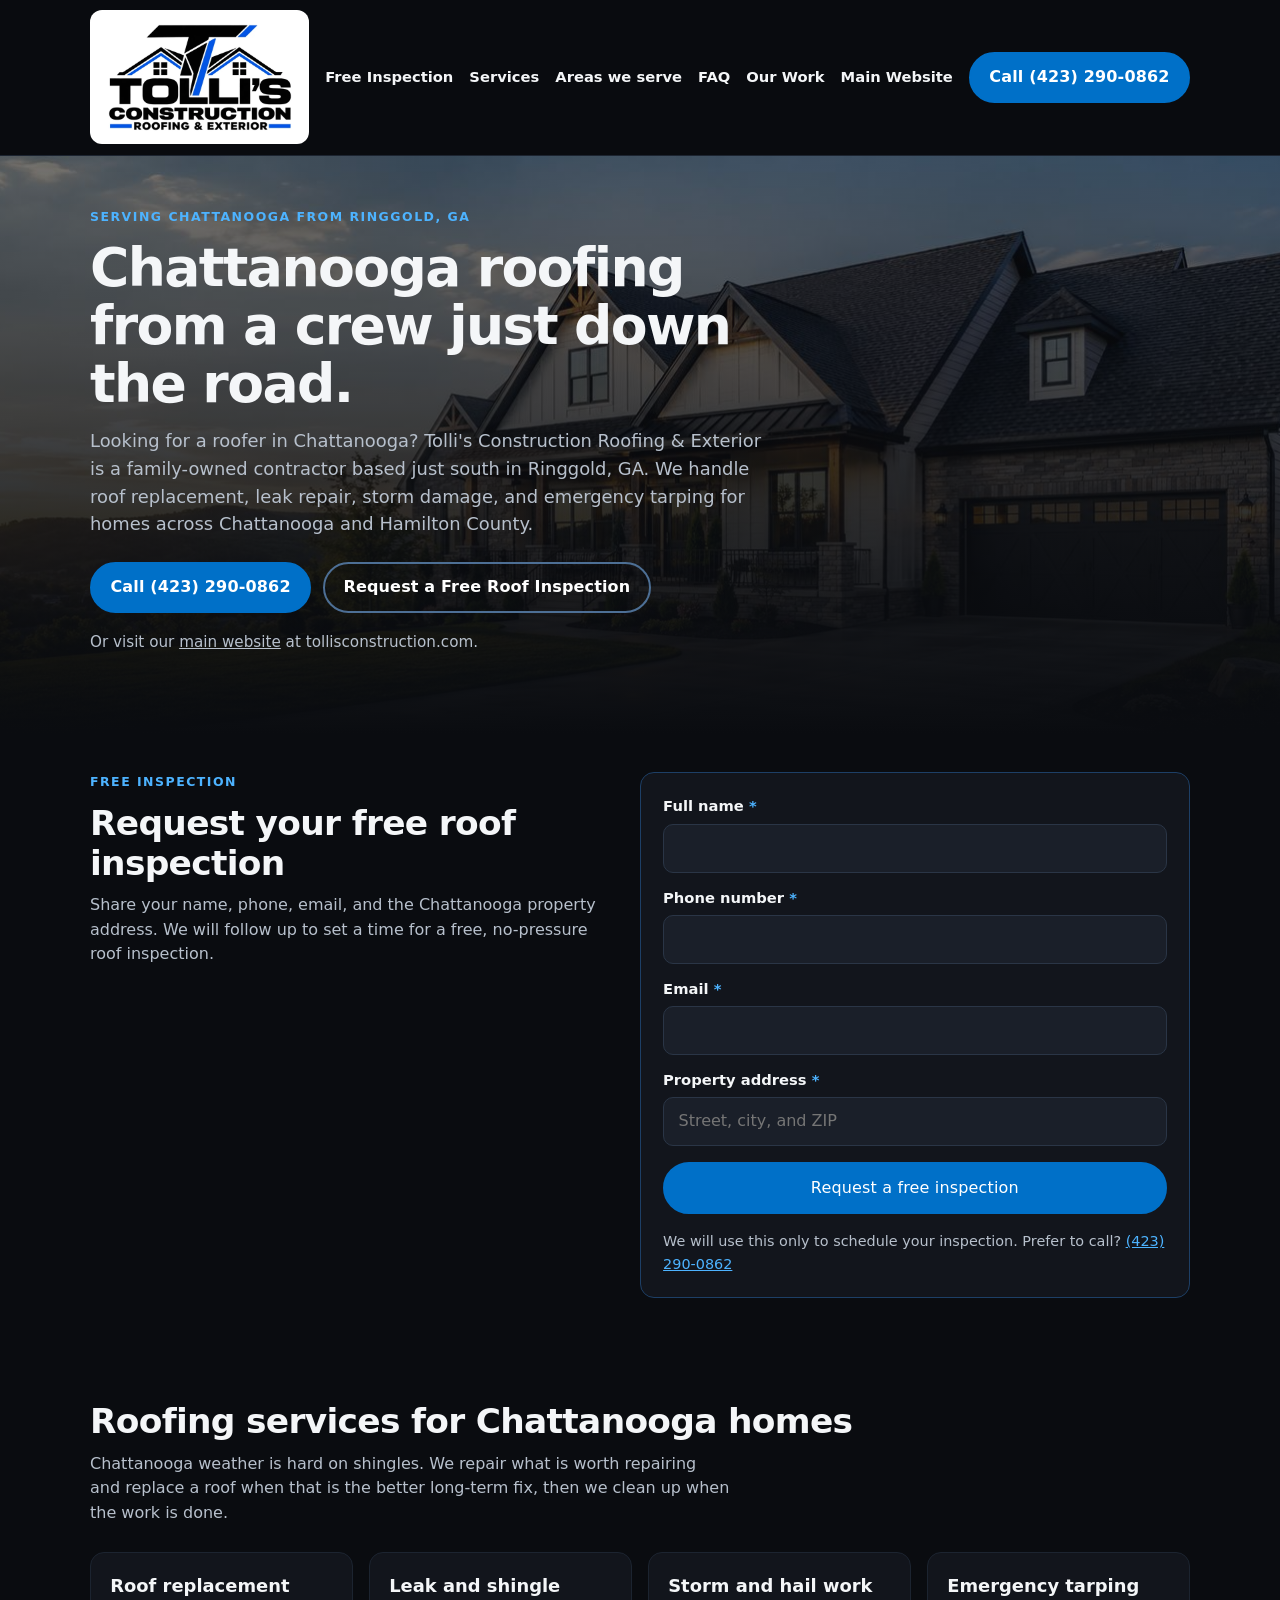
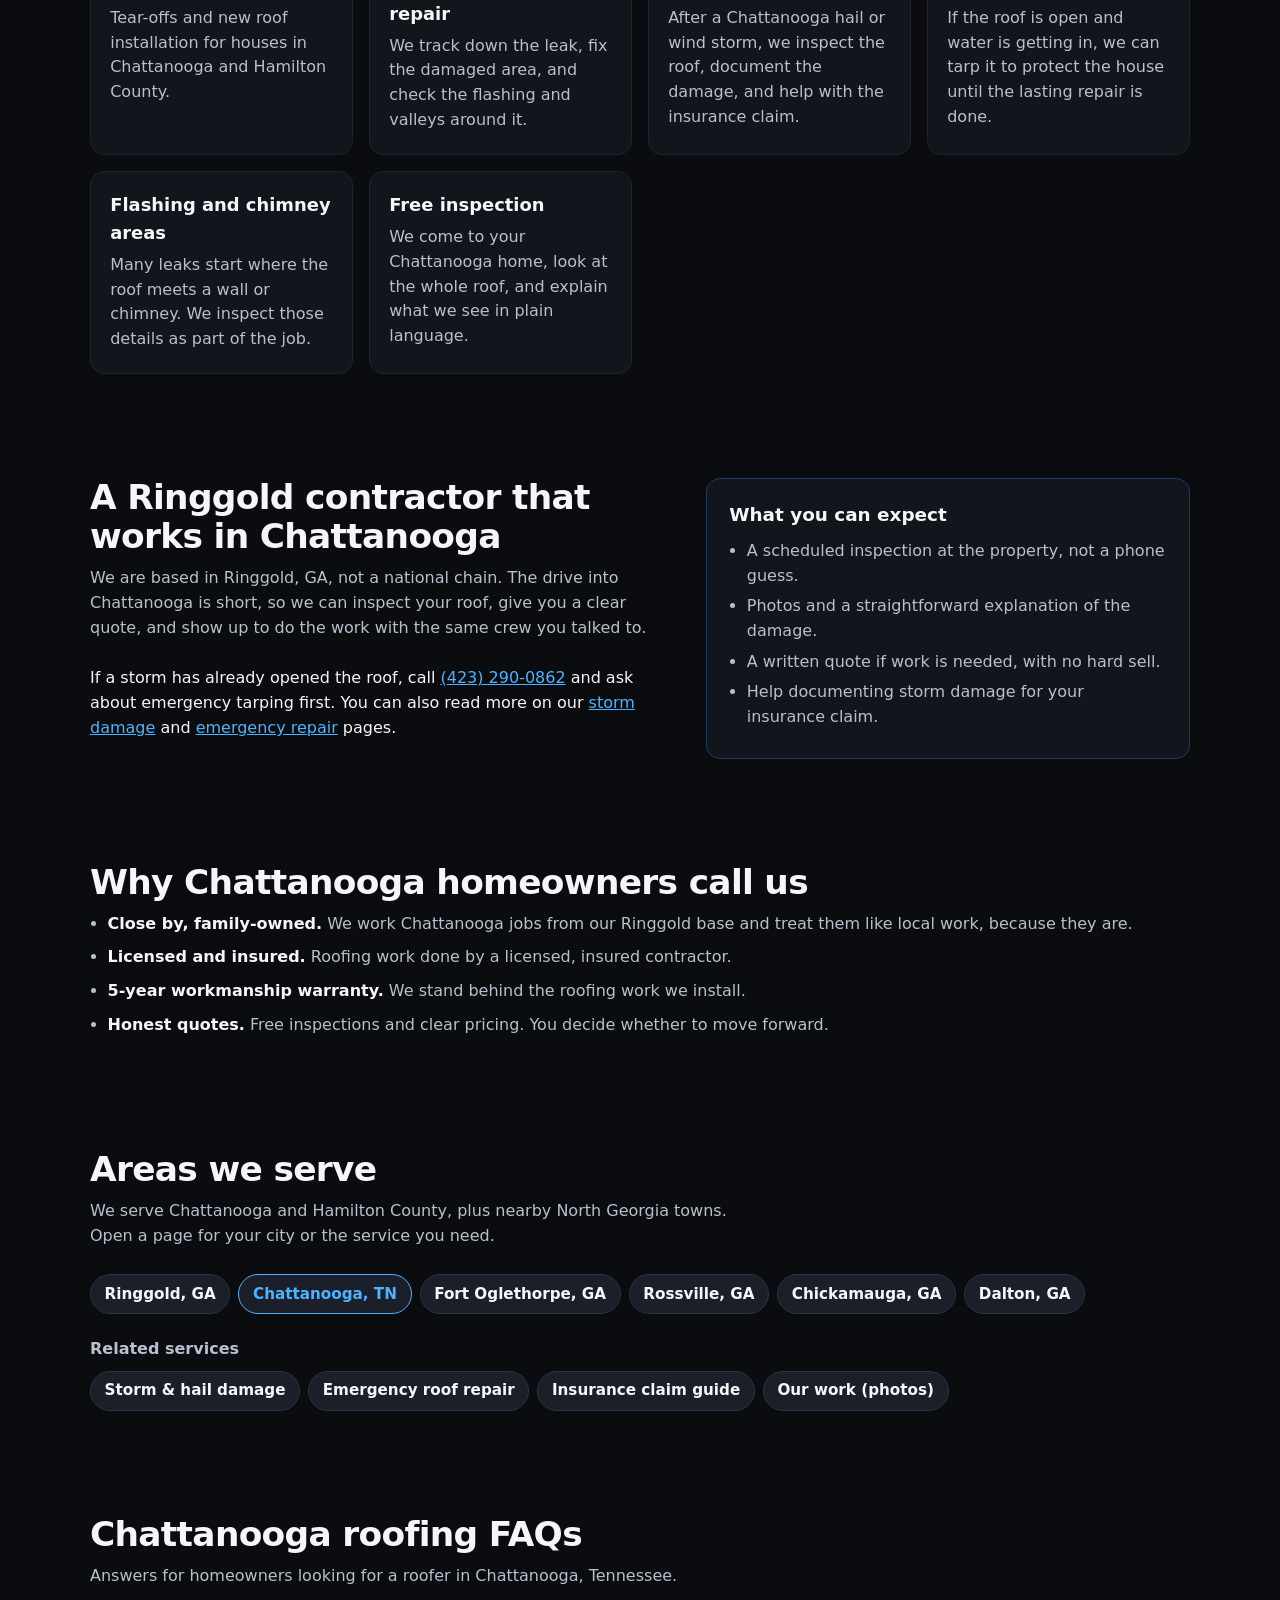
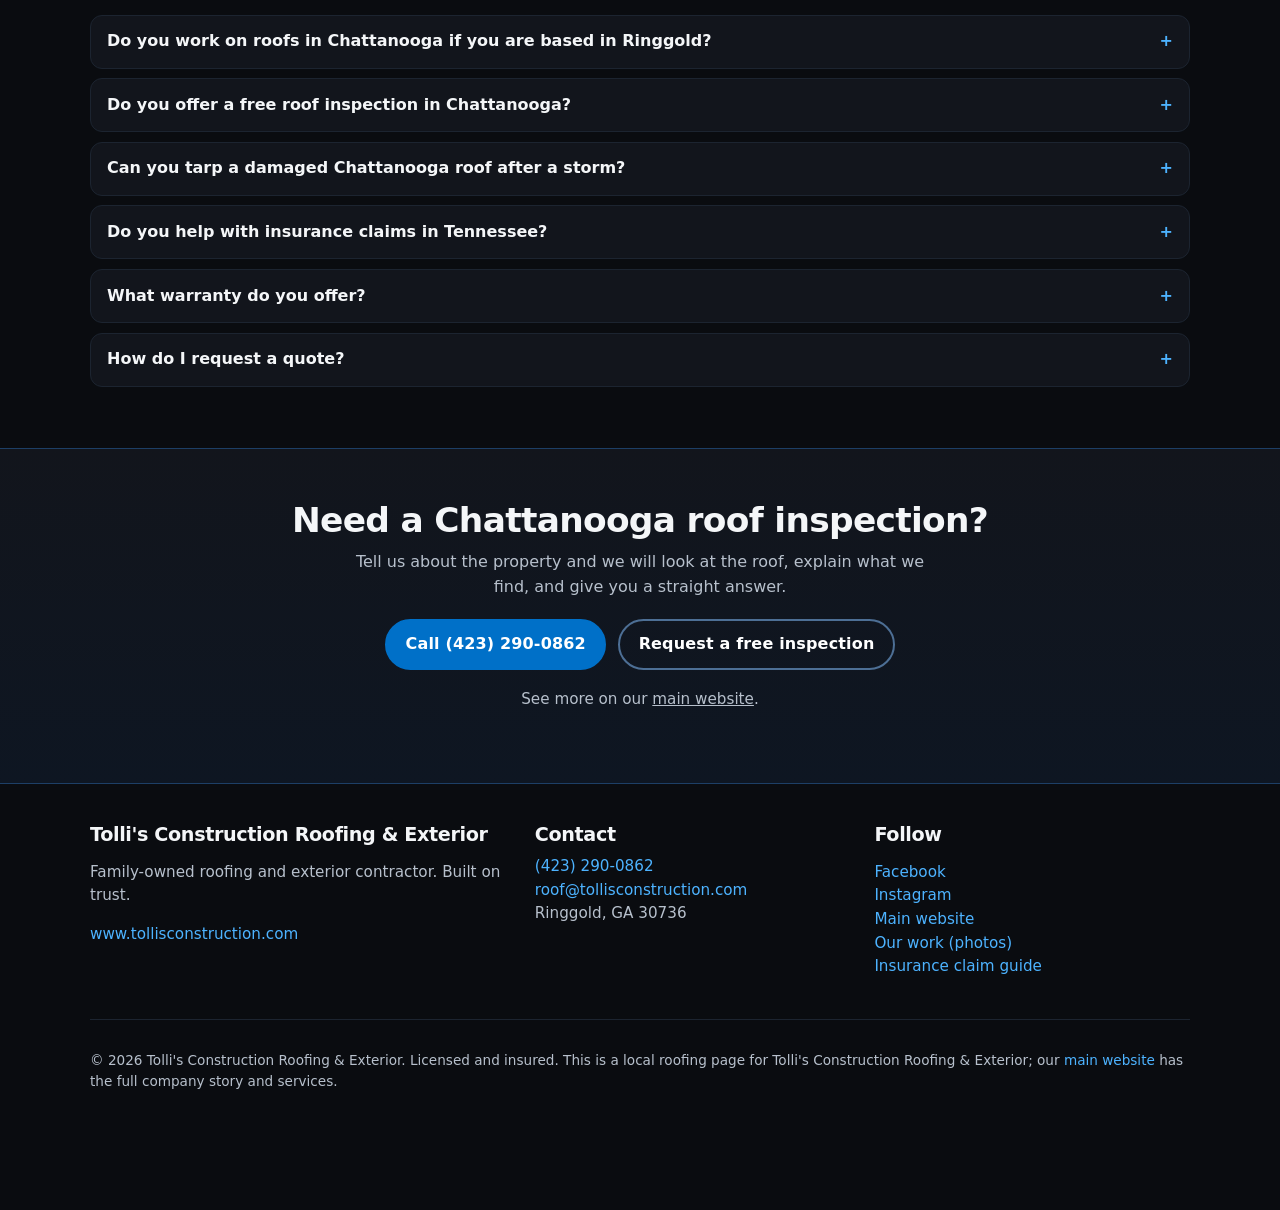
==== commit 67c19598: "Add review redirect, insurance claim guide, our-work gallery, ad landing page, and utm lead-source c" ====
--- a/chattanooga-roofing/index.html
+++ b/chattanooga-roofing/index.html
@@ -214,6 +214,7 @@
   ]
 }
   </script>
+  <script src="../assets/utm.js" defer></script>
 </head>
 <body>
   <a class="skip" href="#main">Skip to content</a>
@@ -230,6 +231,7 @@
         <a href="#services">Services</a>
         <a href="#area">Areas we serve</a>
         <a href="#faq">FAQ</a>
+        <a href="../our-work/">Our Work</a>
         <a href="https://www.tollisconstruction.com">Main Website</a>
       </nav>
       <a class="btn btn-call" href="tel:+14232900862">Call (423) 290-0862</a>
@@ -263,6 +265,8 @@
           <input type="hidden" name="_captcha" value="false">
           <input type="hidden" name="_next" value="https://tollisexcavation-lang.github.io/ringgold-roofing/thanks.html">
           <input type="hidden" name="Landing page" value="Chattanooga roofing">
+          <input type="hidden" name="Lead source" value="Website (no tracking tag)">
+          <input type="hidden" name="utm_source" value="">
           <input type="text" name="_honey" class="hp" tabindex="-1" autocomplete="off">
           <div class="field">
             <label for="full-name">Full name <span class="req">*</span></label>
@@ -359,7 +363,7 @@
         </div>
         <p class="related">Related services</p>
         <div class="towns" aria-label="Related services">
-          <a class="town" href="../storm-damage-roof-repair/">Storm &amp; hail damage</a><a class="town" href="../emergency-roof-repair/">Emergency roof repair</a>
+          <a class="town" href="../storm-damage-roof-repair/">Storm &amp; hail damage</a><a class="town" href="../emergency-roof-repair/">Emergency roof repair</a><a class="town" href="../insurance-claim-guide/">Insurance claim guide</a><a class="town" href="../our-work/">Our work (photos)</a>
         </div>
       </div>
     </section>
@@ -428,7 +432,9 @@
         <p>
           <a href="https://www.facebook.com/people/Tollis-Construction-Roofing-Exterior/61579625409504/">Facebook</a><br>
           <a href="https://www.instagram.com/tollisconstruction/">Instagram</a><br>
-          <a href="https://www.tollisconstruction.com">Main website</a>
+          <a href="https://www.tollisconstruction.com">Main website</a><br>
+          <a href="../our-work/">Our work (photos)</a><br>
+          <a href="../insurance-claim-guide/">Insurance claim guide</a>
         </p>
       </div>
     </div>
--- a/styles.css
+++ b/styles.css
@@ -297,3 +297,99 @@
   .hero { padding-top: 2.2rem; }
   .phone-bar { display: flex; }
 }
+
+/* ---- Insurance guide steps ---- */
+.hero-slim { padding: 2.6rem 0 2.4rem; }
+.steps { list-style: none; counter-reset: step; margin: 0; padding: 0; display: grid; gap: .8rem; }
+.step {
+  counter-increment: step;
+  position: relative;
+  background: var(--bg-2);
+  border: 1px solid #1c2430;
+  border-radius: var(--radius);
+  padding: 1.1rem 1.2rem 1.15rem 4.1rem;
+}
+.step::before {
+  content: counter(step);
+  position: absolute;
+  left: 1.1rem; top: 1.05rem;
+  width: 2.2rem; height: 2.2rem;
+  border-radius: 50%;
+  background: var(--blue);
+  color: #fff;
+  font-weight: 800;
+  display: grid; place-items: center;
+}
+.step h3 { margin: 0 0 .3rem; font-size: 1.1rem; }
+.step p { margin: 0; color: var(--muted); }
+
+/* ---- Our work gallery ---- */
+.gallery {
+  display: grid;
+  grid-template-columns: repeat(auto-fill, minmax(260px, 1fr));
+  gap: 1rem;
+  margin-top: 1rem;
+}
+.gallery-feature { grid-template-columns: 1fr; }
+.shot {
+  margin: 0;
+  background: var(--bg-2);
+  border: 1px solid #1c2430;
+  border-radius: var(--radius);
+  overflow: hidden;
+  display: flex; flex-direction: column;
+}
+.shot a { display: block; }
+.shot img { display: block; width: 100%; aspect-ratio: 4 / 3; object-fit: cover; }
+.shot-wide img { aspect-ratio: auto; max-height: 620px; object-fit: contain; background: #000; }
+.shot figcaption { padding: .7rem .9rem .85rem; color: var(--muted); font-size: .93rem; }
+.stage {
+  display: inline-block;
+  font-size: .72rem; font-weight: 800; letter-spacing: .06em; text-transform: uppercase;
+  padding: .15rem .5rem; border-radius: 999px; margin-right: .35rem;
+  background: var(--bg-3); color: var(--blue-2); border: 1px solid #2a3546;
+}
+.stage-after { background: var(--blue); color: #fff; border-color: var(--blue); }
+.stage-before { background: #3a2a10; color: #ffd18a; border-color: #5a4220; }
+.gallery-note { margin-top: 1.2rem; }
+
+/* ---- Review redirect page ---- */
+.review-wrap { min-height: 100vh; display: grid; place-items: center; padding: 2rem 1rem; }
+.review-card { max-width: 32rem; text-align: center; }
+.review-card .cta-row { justify-content: center; }
+.brand-lg { display: inline-flex; margin-bottom: 1.2rem; }
+.brand-lg img { width: 260px; }
+
+/* ---- Ad landing page ---- */
+.ad-top { border-bottom: 1px solid #1c2430; background: rgba(10,12,16,.95); }
+.ad-top-row { display: flex; align-items: center; justify-content: space-between; gap: 1rem; padding: .6rem 0; }
+.ad-hero { padding: 1.8rem 0 2.2rem; }
+.ad-layout { display: grid; grid-template-columns: 1fr 1fr; gap: 1.6rem; align-items: start; }
+.ad-copy h1 { font-size: clamp(2rem, 5vw, 3.1rem); margin: .2rem 0 .9rem; line-height: 1.08; }
+.ad-bullets { margin: 0 0 1.2rem; padding: 0; list-style: none; display: grid; gap: .55rem; }
+.ad-bullets li { position: relative; padding-left: 1.7rem; color: var(--muted); }
+.ad-bullets li::before { content: "\2713"; position: absolute; left: 0; top: 0; color: var(--blue-2); font-weight: 900; }
+.ad-bullets strong { color: var(--text); }
+.trust { margin: 1.4rem 0 0; text-align: center; color: var(--muted); font-size: .92rem; font-weight: 600; }
+.ad-foot { padding: 1.5rem 0 6rem; color: var(--muted); font-size: .85rem; text-align: center; border-top: 1px solid #1c2430; }
+.ad-foot a { color: var(--blue-2); text-decoration: none; }
+@media (max-width: 800px) {
+  .ad-layout { grid-template-columns: 1fr; gap: 1rem; }
+  .ad-hero { padding-top: 1rem; }
+  .ad-copy h1 { margin-bottom: .6rem; }
+  .ad-bullets { gap: .35rem; margin-bottom: .2rem; font-size: .95rem; }
+  .ad-call { display: none; }
+  .ad-top .btn { min-height: 42px; padding: .5rem .9rem; font-size: .9rem; }
+  .step { padding-left: 3.6rem; }
+  .step::before { left: .85rem; }
+}
+.hero-work::before {
+  background:
+    linear-gradient(180deg, rgba(10,12,16,.6) 0%, rgba(10,12,16,.85) 60%, var(--bg) 100%),
+    url("our-work/img/finished-aerial-900.webp") center / cover no-repeat;
+}
+.show-sm { display: none; }
+@media (max-width: 800px) {
+  .hide-sm { display: none; }
+  .show-sm { display: inline; }
+}
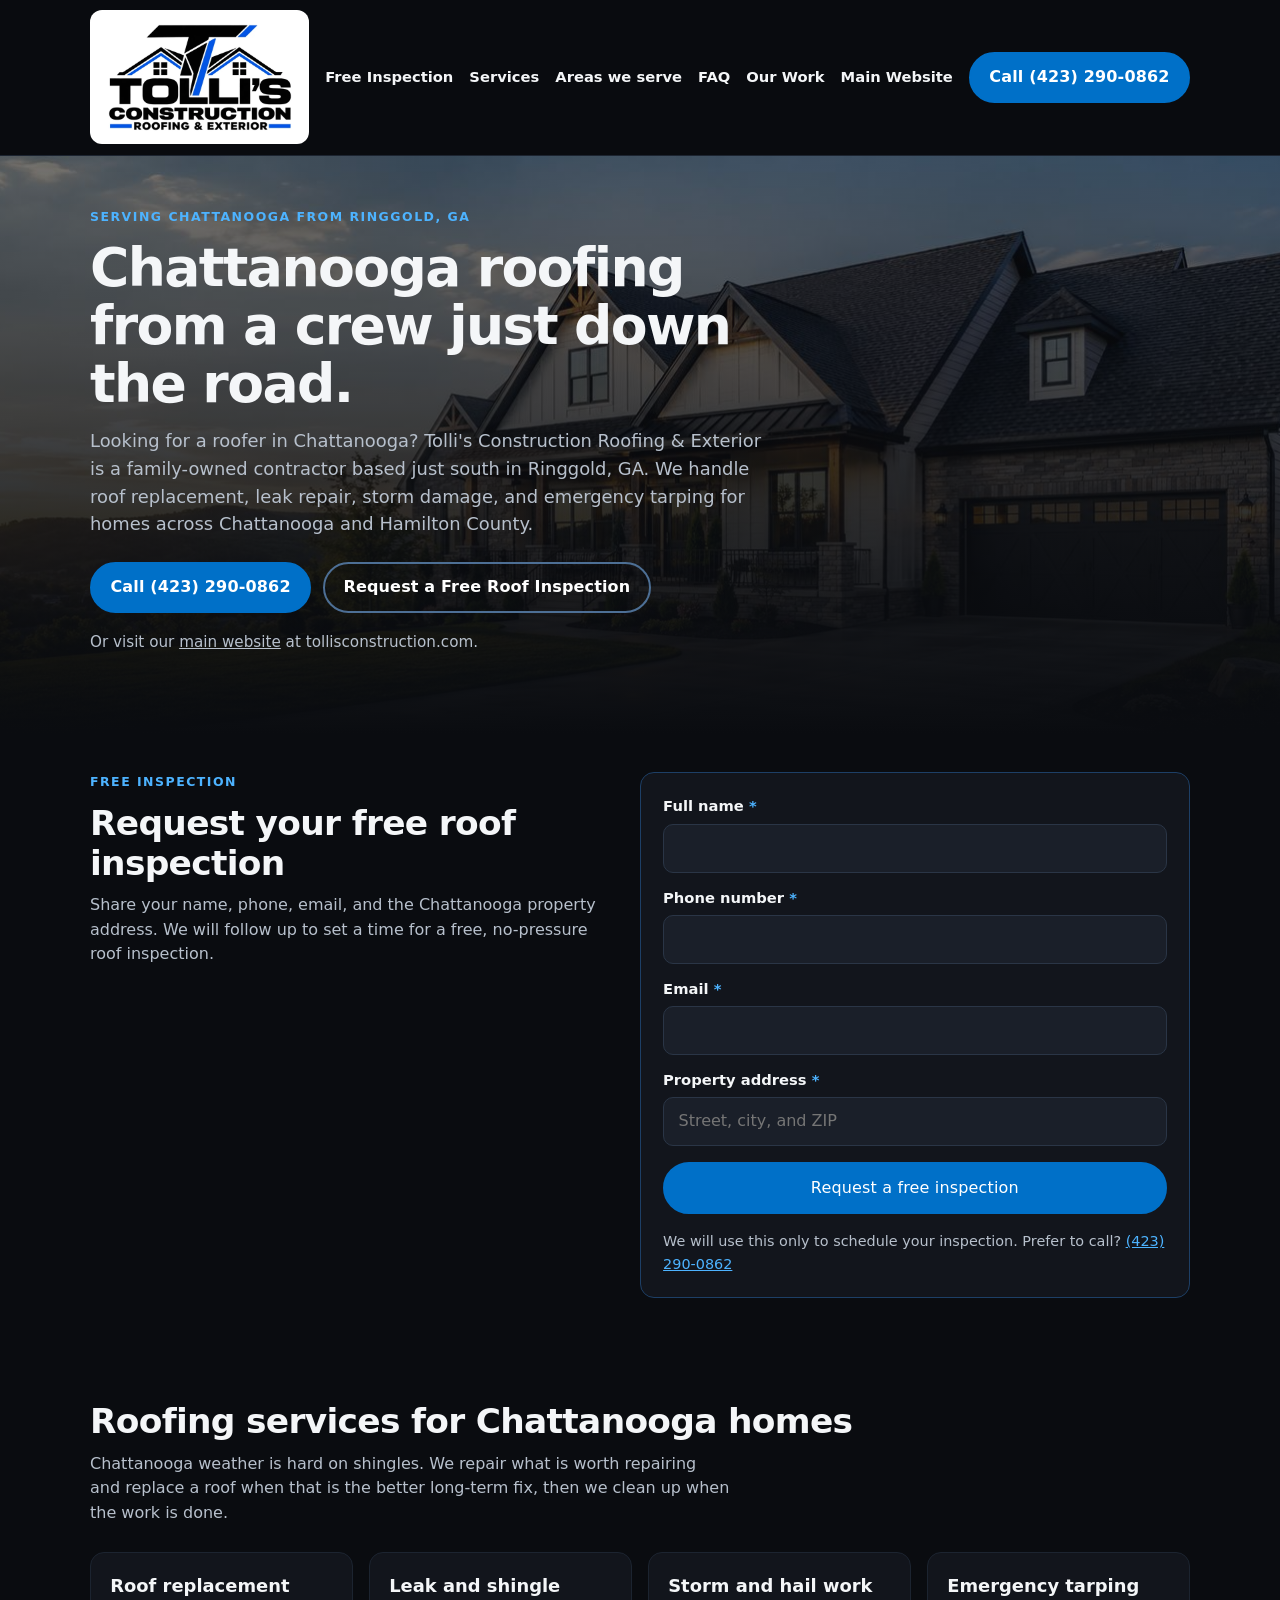
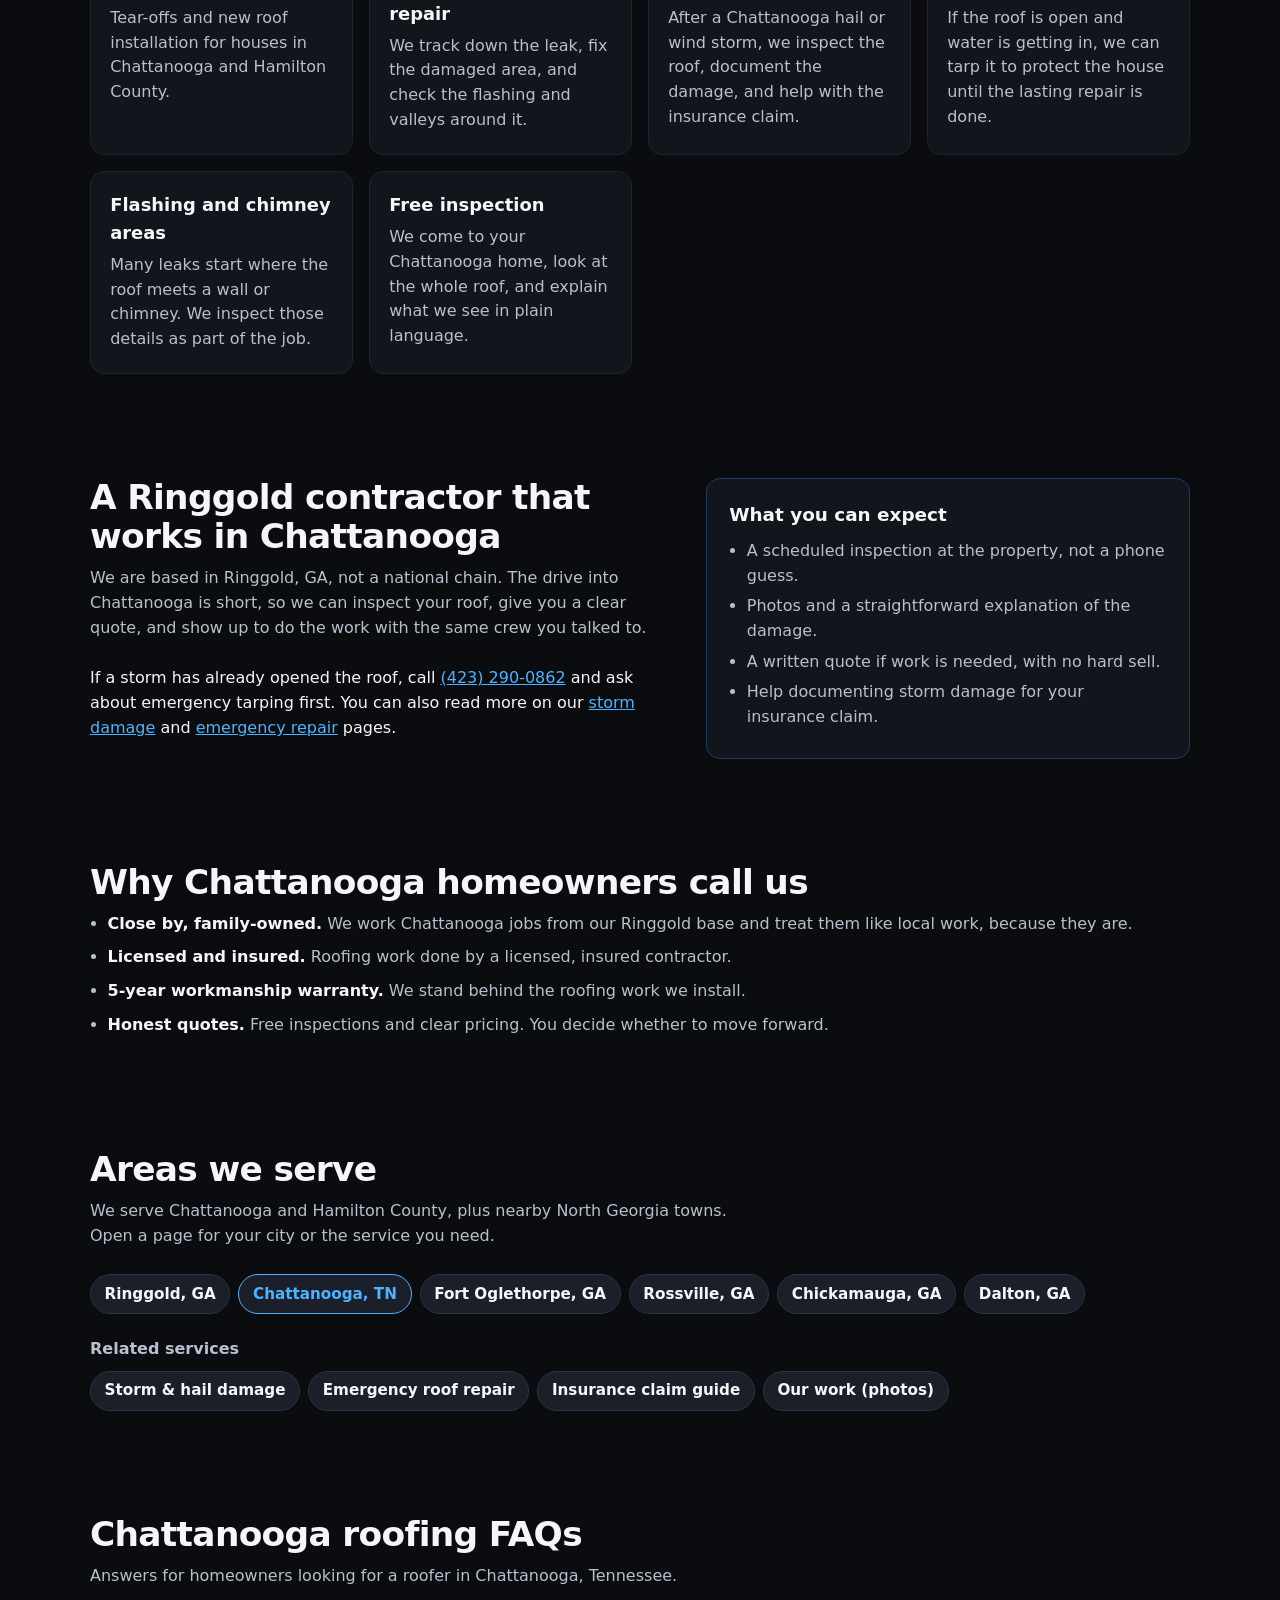
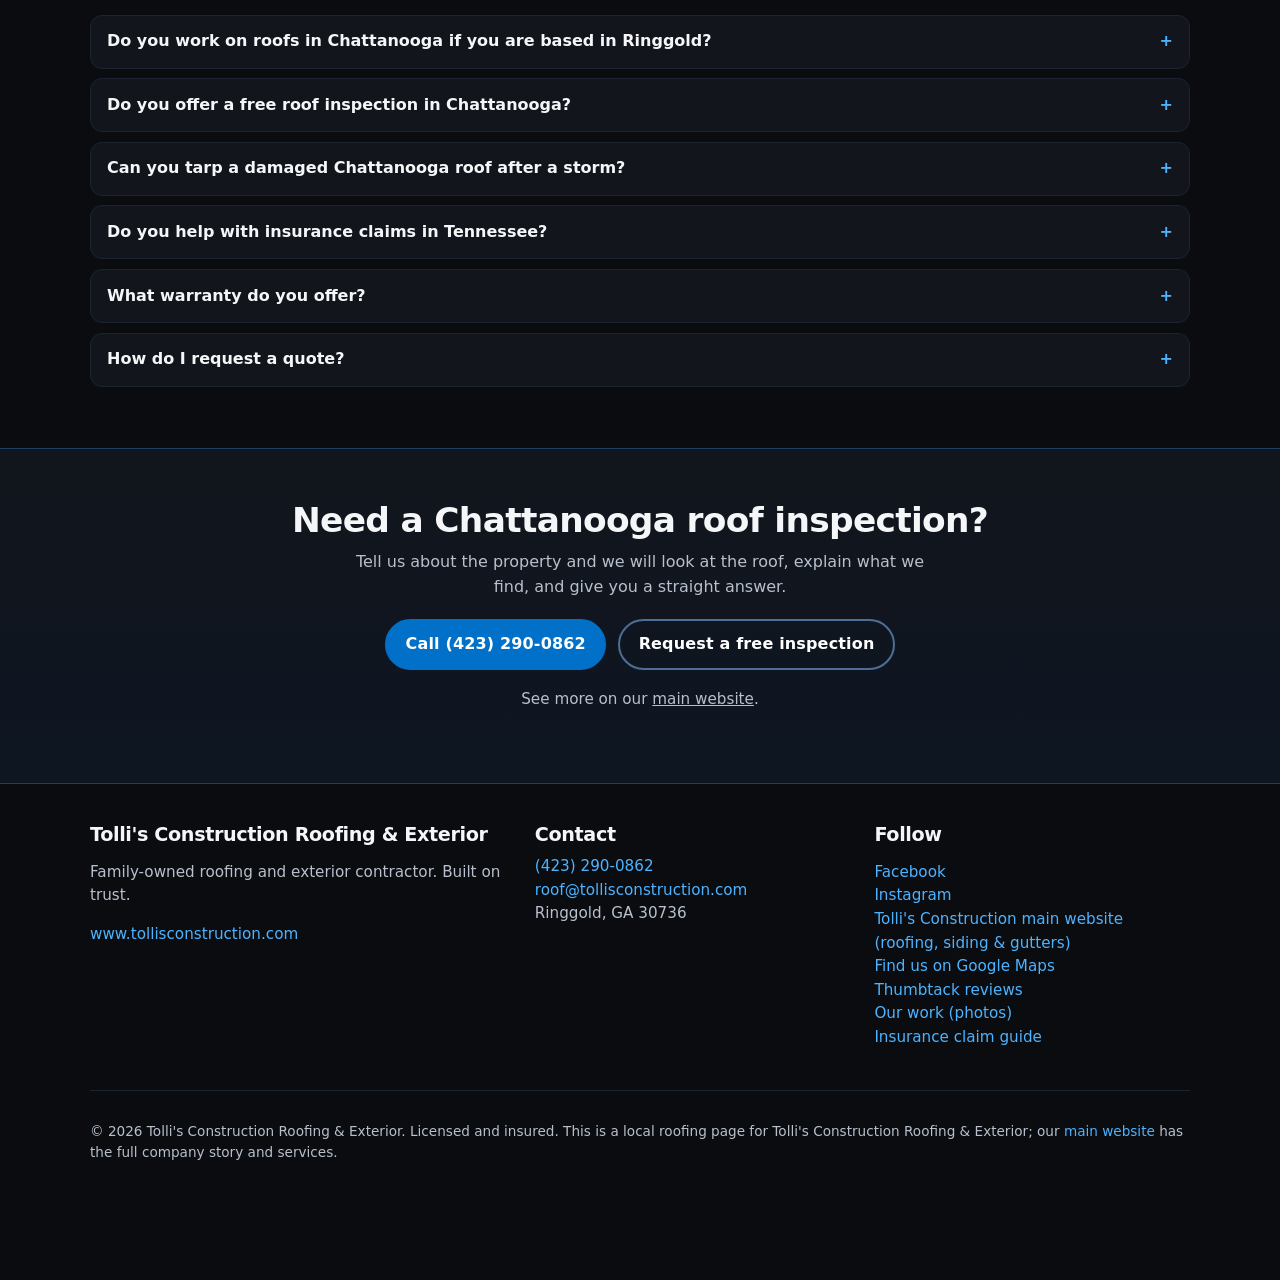
==== commit b962dafc: "SEO: link Google Business Profile (hasMap/sameAs), add breadcrumb schema, descriptive footer links t" ====
--- a/chattanooga-roofing/index.html
+++ b/chattanooga-roofing/index.html
@@ -87,6 +87,7 @@
       "description": "Family-owned roofing contractor based in Ringgold, GA, serving Chattanooga and Hamilton County with roof replacement, leak repair, storm and hail damage help, and emergency tarping.",
       "sameAs": [
         "https://www.tollisconstruction.com",
+        "https://maps.google.com/?cid=13175790418968073595",
         "https://www.facebook.com/people/Tollis-Construction-Roofing-Exterior/61579625409504/",
         "https://www.instagram.com/tollisconstruction/",
         "https://www.thumbtack.com/ga/ringgold/roofing/tollis-construction/service/579977442188017668"
@@ -138,7 +139,8 @@
             }
           }
         ]
-      }
+      },
+      "hasMap": "https://maps.google.com/?cid=13175790418968073595"
     },
     {
       "@type": "WebPage",
@@ -208,6 +210,24 @@
             "@type": "Answer",
             "text": "Use the form above, call (423) 290-0862, or visit our main website."
           }
+        }
+      ]
+    },
+    {
+      "@type": "BreadcrumbList",
+      "@id": "https://tollisexcavation-lang.github.io/ringgold-roofing/chattanooga-roofing/#breadcrumb",
+      "itemListElement": [
+        {
+          "@type": "ListItem",
+          "position": 1,
+          "name": "Ringgold GA Roofing",
+          "item": "https://tollisexcavation-lang.github.io/ringgold-roofing/"
+        },
+        {
+          "@type": "ListItem",
+          "position": 2,
+          "name": "Chattanooga Roofing",
+          "item": "https://tollisexcavation-lang.github.io/ringgold-roofing/chattanooga-roofing/"
         }
       ]
     }
@@ -432,7 +452,9 @@
         <p>
           <a href="https://www.facebook.com/people/Tollis-Construction-Roofing-Exterior/61579625409504/">Facebook</a><br>
           <a href="https://www.instagram.com/tollisconstruction/">Instagram</a><br>
-          <a href="https://www.tollisconstruction.com">Main website</a><br>
+          <a href="https://www.tollisconstruction.com">Tolli's Construction main website (roofing, siding &amp; gutters)</a><br>
+          <a href="https://maps.google.com/?cid=13175790418968073595">Find us on Google Maps</a><br>
+          <a href="https://www.thumbtack.com/ga/ringgold/roofing/tollis-construction/service/579977442188017668">Thumbtack reviews</a><br>
           <a href="../our-work/">Our work (photos)</a><br>
           <a href="../insurance-claim-guide/">Insurance claim guide</a>
         </p>
